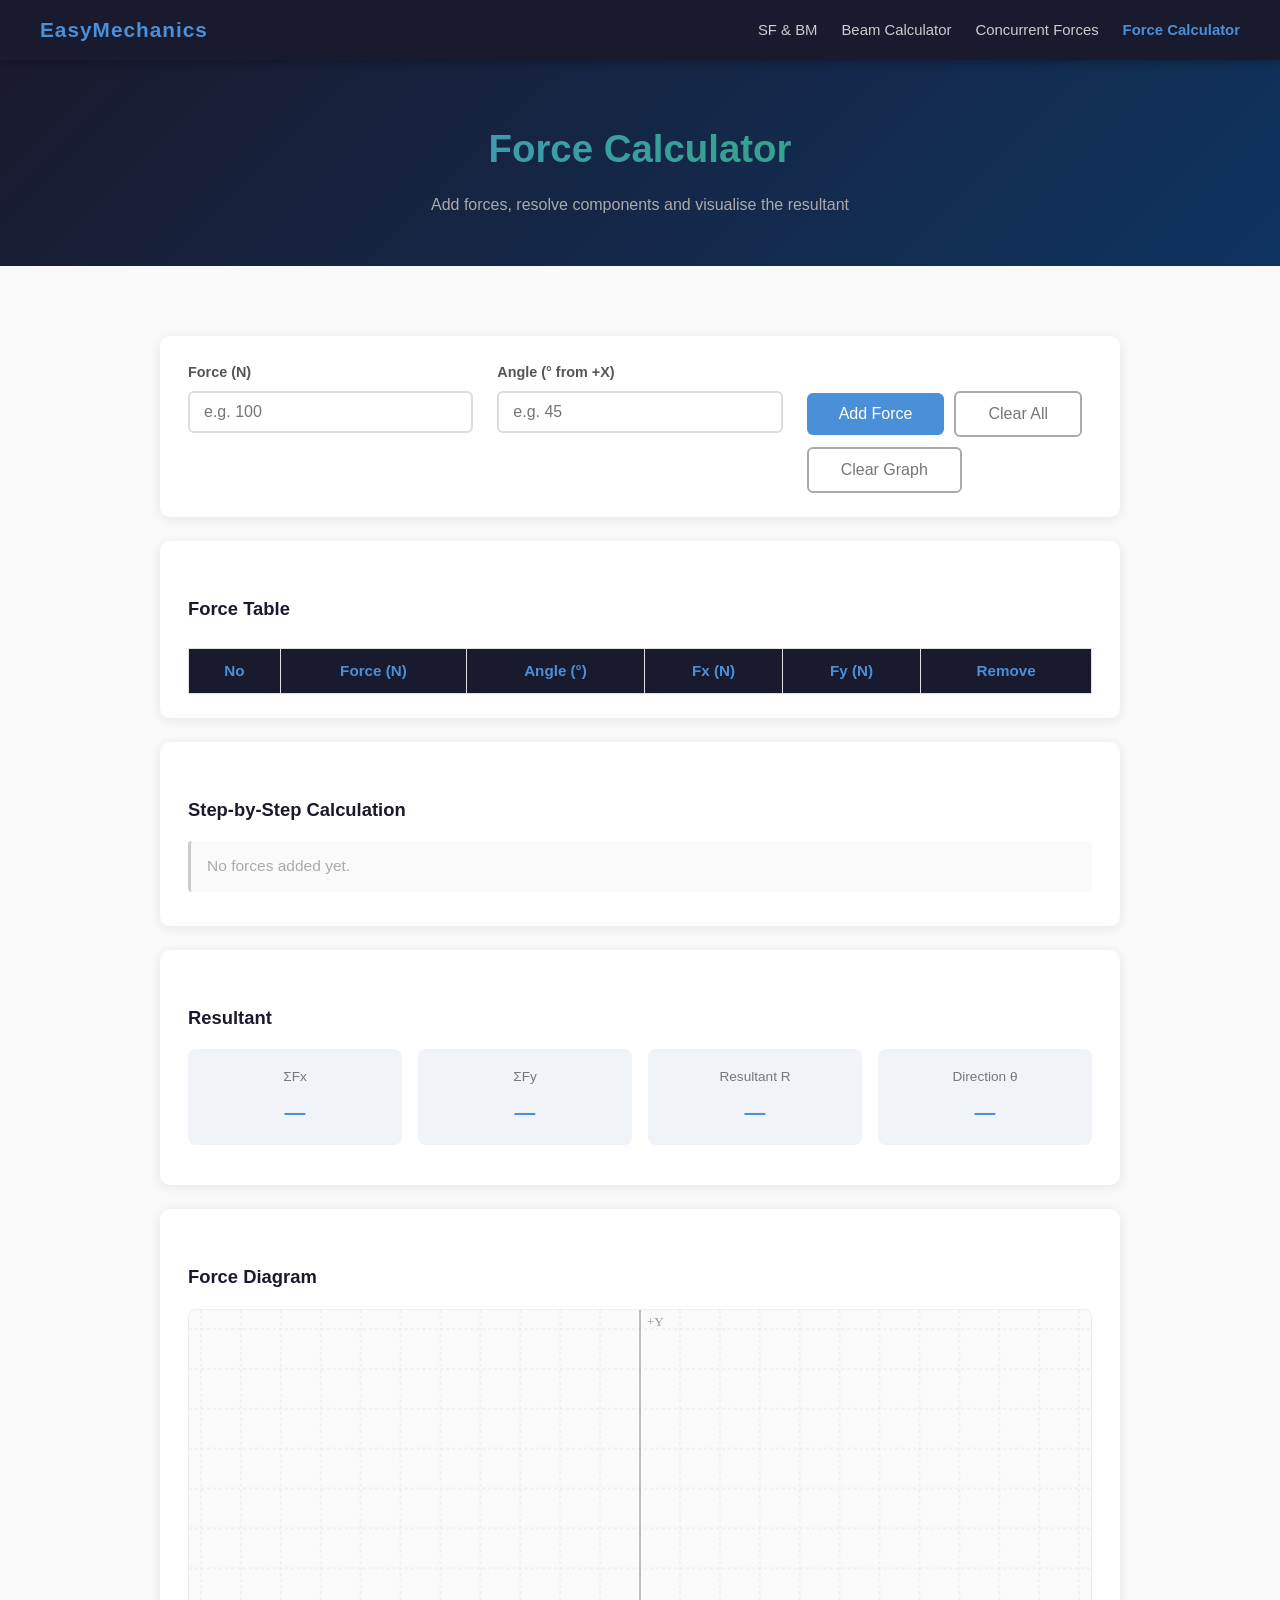
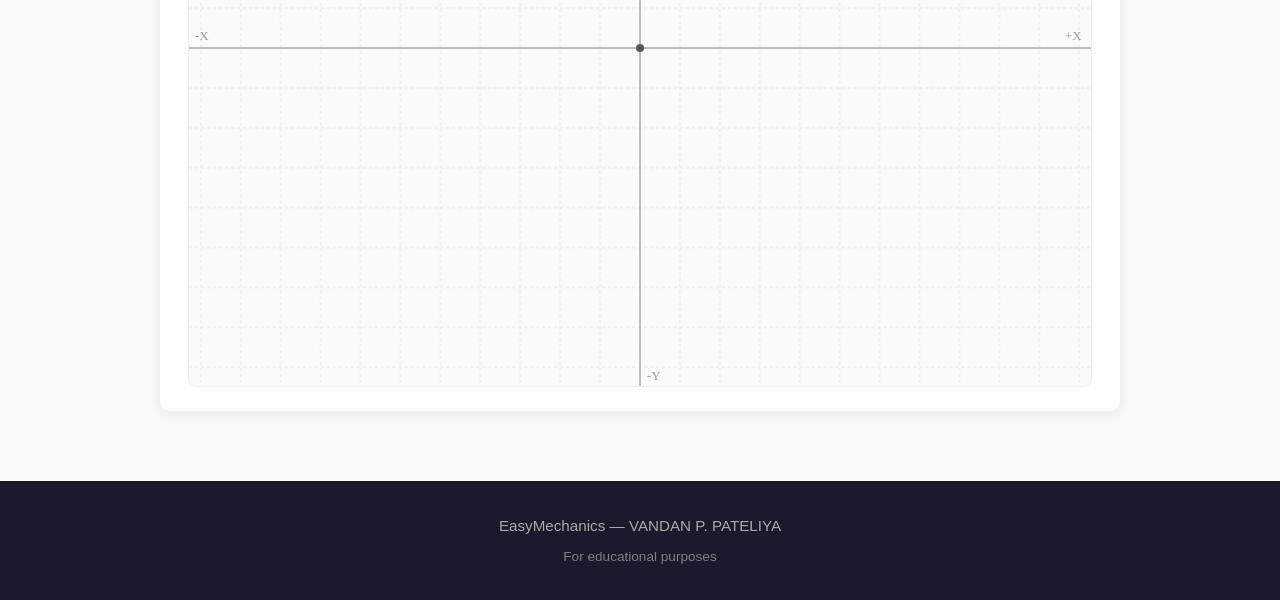
==== cf-calc.html @ 70a84796 "Add files via upload" ====
<!DOCTYPE html>
<html lang="en">
<head>
  <meta charset="UTF-8"/>
  <meta name="viewport" content="width=device-width, initial-scale=1.0"/>
  <title>Force Calculator — EasyMechanics</title>
  <link rel="stylesheet" href="style.css"/>
</head>
<body>

  <nav class="navbar">
    <a href="index.html" class="logo">EasyMechanics</a>
    <button class="nav-toggle" onclick="toggleNav()" aria-label="Menu">☰</button>
    <ul id="navMenu">
      <li><a href="sf-bm.html">SF &amp; BM</a></li>
      <li><a href="sf-bm-calc.html">Beam Calculator</a></li>
      <li><a href="cf.html">Concurrent Forces</a></li>
      <li><a href="cf-calc.html" class="nav-active">Force Calculator</a></li>
    </ul>
  </nav>

  <header class="calc-hero">
    <h1>Force Calculator</h1>
    <p>Add forces, resolve components and visualise the resultant</p>
  </header>

  <section class="section">
    <div class="container">

      <div class="beam-config">
        <div class="input-group">
          <label for="force">Force (N)</label>
          <input type="number" id="force" placeholder="e.g. 100"/>
        </div>
        <div class="input-group">
          <label for="angle">Angle (° from +X)</label>
          <input type="number" id="angle" placeholder="e.g. 45"/>
        </div>
        <div class="input-group btn-group-col">
          <label>&nbsp;</label>
          <div class="btn-row">
            <button class="btn" onclick="addForce()">Add Force</button>
            <button class="btn btn-clear" onclick="clearAll()">Clear All</button>
            <button class="btn btn-clear" onclick="clearGraph()">Clear Graph</button>
          </div>
        </div>
      </div>

      <div class="results">
        <h3>Force Table</h3>
        <div class="table-wrap">
          <table id="forceTable">
            <tr><th>No</th><th>Force (N)</th><th>Angle (°)</th><th>Fx (N)</th><th>Fy (N)</th><th>Remove</th></tr>
          </table>
        </div>
      </div>

      <div class="results">
        <h3>Step-by-Step Calculation</h3>
        <div id="steps"><p class="empty-msg">No forces added yet.</p></div>
      </div>

      <div class="results">
        <h3>Resultant</h3>
        <div class="result-grid">
          <div class="result-item"><span class="result-label">ΣFx</span><span class="result-value" id="resSumFx">—</span></div>
          <div class="result-item"><span class="result-label">ΣFy</span><span class="result-value" id="resSumFy">—</span></div>
          <div class="result-item"><span class="result-label">Resultant R</span><span class="result-value" id="resR">—</span></div>
          <div class="result-item"><span class="result-label">Direction θ</span><span class="result-value" id="resTheta">—</span></div>
        </div>
      </div>

      <div class="results">
        <h3>Force Diagram</h3>
        <canvas id="canvas" width="620" height="465"></canvas>
      </div>

    </div>
  </section>

  <footer class="footer">
    <p>EasyMechanics — VANDAN P. PATELIYA</p>
    <p style="margin-top:6px;font-size:0.85rem;opacity:0.7;">For educational purposes</p>
  </footer>

  <script src="cf.js"></script>
  <script>function toggleNav(){document.getElementById('navMenu').classList.toggle('open');}</script>
</body>
</html>
---- style.css ----
* { margin: 0; padding: 0; box-sizing: border-box; }

body {
  font-family: 'Segoe UI', Tahoma, Geneva, Verdana, sans-serif;
  color: #333;
  background: #f9f9f9;
  line-height: 1.7;
}

/* ── NAVBAR ── */
.navbar {
  position: sticky; top: 0;
  background: #1a1a2e;
  display: flex; align-items: center; justify-content: space-between;
  padding: 0 40px; height: 60px;
  z-index: 100; box-shadow: 0 2px 10px rgba(0,0,0,0.3);
}
.navbar .logo { color: #4a90d9; font-size: 1.3rem; font-weight: 700; letter-spacing: 1px; text-decoration: none; }
.navbar ul { list-style: none; display: flex; gap: 24px; }
.navbar ul a { color: #ccc; text-decoration: none; font-size: 0.93rem; transition: color 0.2s; }
.navbar ul a:hover, .nav-active { color: #4a90d9 !important; font-weight: 600; }
.nav-toggle { display: none; background: none; border: none; color: #ccc; font-size: 1.6rem; cursor: pointer; }

/* ── HERO ── */
.hero {
  background: linear-gradient(135deg, #1a1a2e 0%, #16213e 50%, #0f3460 100%);
  color: white; text-align: center; padding: 100px 20px;
}
.hero h1 {
  font-size: 3rem; margin-bottom: 16px;
  background: linear-gradient(90deg, #4a90d9, #27ae60);
  -webkit-background-clip: text; -webkit-text-fill-color: transparent; background-clip: text;
}
.hero p { font-size: 1.2rem; color: #aaa; margin-bottom: 36px; }
.hero-btns { display: flex; gap: 16px; justify-content: center; flex-wrap: wrap; }

.calc-hero {
  background: linear-gradient(135deg, #1a1a2e 0%, #0f3460 100%);
  color: white; text-align: center; padding: 56px 20px 48px;
}
.calc-hero h1 {
  font-size: 2.4rem; margin-bottom: 10px;
  background: linear-gradient(90deg, #4a90d9, #27ae60);
  -webkit-background-clip: text; -webkit-text-fill-color: transparent; background-clip: text;
}
.calc-hero p { color: #aaa; font-size: 1rem; }

/* ── BUTTONS ── */
.btn {
  background: #4a90d9; color: white;
  padding: 12px 32px; border: none; border-radius: 6px;
  font-size: 1rem; cursor: pointer; text-decoration: none;
  display: inline-block; transition: background 0.2s, transform 0.1s;
}
.btn:hover { background: #357abd; transform: translateY(-1px); }
.btn-outline {
  background: transparent; border: 2px solid #4a90d9; color: #4a90d9;
}
.btn-outline:hover { background: #4a90d9; color: white; transform: translateY(-1px); }
.btn-clear {
  background: transparent; border: 2px solid #aaa; color: #777;
}
.btn-clear:hover { border-color: #e74c3c; color: #e74c3c; background: transparent; transform: none; }
.btn-sm { padding: 7px 16px; font-size: 0.88rem; }
.btn-pl  { background: #e74c3c; color: white; } .btn-pl:hover  { background: #c0392b; }
.btn-udl { background: #27ae60; color: white; } .btn-udl:hover { background: #1e8449; }
.btn-mom { background: #8e44ad; color: white; } .btn-mom:hover { background: #6c3483; }

/* ── SECTIONS ── */
.section { padding: 70px 20px; }
.section.alt { background: #f0f4f8; }
.container { max-width: 960px; margin: 0 auto; }
.section h2 { font-size: 2rem; color: #1a1a2e; margin-bottom: 16px; border-left: 4px solid #4a90d9; padding-left: 14px; }
.section h3 { font-size: 1.15rem; color: #333; margin: 28px 0 10px; }
.section p  { color: #555; margin-bottom: 14px; font-size: 1.02rem; }

/* ── TOPIC CARDS (landing) ── */
.topic-cards { display: grid; grid-template-columns: repeat(auto-fit, minmax(280px, 1fr)); gap: 28px; margin-top: 16px; }
.topic-card {
  background: white; border-radius: 14px; padding: 36px 28px;
  box-shadow: 0 4px 20px rgba(0,0,0,0.09); text-align: center;
  transition: transform 0.2s, box-shadow 0.2s; text-decoration: none; color: inherit;
  border-top: 4px solid #4a90d9;
}
.topic-card:nth-child(2) { border-top-color: #27ae60; }
.topic-card:hover { transform: translateY(-6px); box-shadow: 0 8px 28px rgba(0,0,0,0.13); }
.topic-icon { font-size: 3rem; margin-bottom: 16px; }
.topic-card h3 { font-size: 1.3rem; color: #1a1a2e; margin-bottom: 10px; }
.topic-card p  { font-size: 0.95rem; color: #666; margin: 0 0 20px; }
.topic-card .tag { display: inline-block; background: #f0f4f8; color: #4a90d9; border-radius: 20px; padding: 4px 14px; font-size: 0.82rem; font-weight: 600; }

/* ── CARDS ── */
.cards { display: grid; grid-template-columns: repeat(auto-fit, minmax(200px, 1fr)); gap: 24px; margin: 28px 0 36px; }
.card { background: white; border-radius: 10px; padding: 28px 22px; box-shadow: 0 2px 12px rgba(0,0,0,0.08); text-align: center; transition: transform 0.2s; }
.card:hover { transform: translateY(-4px); }
.card-icon { font-size: 2.4rem; margin-bottom: 12px; }
.card h3 { margin: 0 0 10px; color: #1a1a2e; font-size: 1rem; }
.card p  { font-size: 0.93rem; color: #666; margin: 0; }

/* ── FORMULA BOX ── */
.formula-box {
  background: #1a1a2e; color: #4a90d9; border-radius: 8px;
  padding: 16px 22px; font-size: 1.05rem; font-family: 'Courier New', monospace;
  margin: 14px 0 20px; border-left: 4px solid #4a90d9; line-height: 1.9;
}

/* ── LIST ── */
.list { padding-left: 22px; color: #555; }
.list li { margin-bottom: 8px; }

/* ── BEAM DIAGRAM ── */
.beam-diagram { background: white; border-radius: 10px; padding: 20px; margin-top: 24px; box-shadow: 0 2px 10px rgba(0,0,0,0.07); }
.beam-diagram svg { width: 100%; height: auto; }

/* ── RELATION GRID ── */
.relation-grid { display: grid; grid-template-columns: repeat(auto-fit, minmax(200px, 1fr)); gap: 20px; margin: 16px 0 24px; }
.relation-item { background: white; border-radius: 8px; padding: 20px; box-shadow: 0 2px 8px rgba(0,0,0,0.07); border-top: 3px solid #27ae60; }
.relation-item .math { display: block; font-family: 'Courier New', monospace; font-size: 1.05rem; color: #27ae60; margin-bottom: 10px; font-weight: 600; }
.relation-item p { font-size: 0.9rem; margin: 0; }

/* ── TABS ── */
.diagram-tabs { display: flex; gap: 12px; margin-bottom: 24px; flex-wrap: wrap; }
.tab-btn { padding: 10px 22px; border: 2px solid #4a90d9; background: transparent; color: #4a90d9; border-radius: 6px; cursor: pointer; font-size: 0.95rem; transition: all 0.2s; }
.tab-btn.active, .tab-btn:hover { background: #4a90d9; color: white; }
.tab-content { display: none; }
.tab-content.active { display: block; }
.diagram-grid { display: grid; grid-template-columns: repeat(auto-fit, minmax(240px, 1fr)); gap: 20px; }
.diagram-box { background: white; border-radius: 10px; padding: 18px; box-shadow: 0 2px 10px rgba(0,0,0,0.07); }
.diagram-box h4 { color: #1a1a2e; margin-bottom: 12px; font-size: 0.95rem; text-align: center; }
.diagram-box svg { width: 100%; height: auto; }

/* ── CALCULATOR INPUTS ── */
.beam-config {
  display: flex; gap: 24px; flex-wrap: wrap;
  background: white; border-radius: 10px; padding: 24px 28px;
  box-shadow: 0 2px 12px rgba(0,0,0,0.08); margin-bottom: 24px;
}
.beam-config .input-group { flex: 1; min-width: 180px; }
.input-group { display: flex; flex-direction: column; gap: 6px; }
.input-group label { font-size: 0.9rem; color: #555; font-weight: 600; }
.input-group input, .input-group select {
  padding: 10px 14px; border: 2px solid #ddd; border-radius: 6px;
  font-size: 1rem; outline: none; background: white; transition: border-color 0.2s;
}
.input-group input:focus, .input-group select:focus { border-color: #4a90d9; }

.loads-header { display: flex; align-items: center; justify-content: space-between; margin: 28px 0 12px; flex-wrap: wrap; gap: 10px; }
.loads-header h3 { margin: 0; }
.add-btns { display: flex; gap: 8px; flex-wrap: wrap; }

.load-row {
  display: flex; flex-wrap: wrap; gap: 12px; align-items: flex-end;
  background: white; border-radius: 8px; padding: 14px 18px;
  margin-bottom: 10px; box-shadow: 0 1px 6px rgba(0,0,0,0.07);
}
.load-row.type-point  { border-left: 4px solid #e74c3c; }
.load-row.type-udl    { border-left: 4px solid #27ae60; }
.load-row.type-moment { border-left: 4px solid #8e44ad; }
.load-row .load-num { width: 100%; font-size: 0.8rem; font-weight: 700; margin-bottom: -4px; }
.type-point  .load-num { color: #e74c3c; }
.type-udl    .load-num { color: #27ae60; }
.type-moment .load-num { color: #8e44ad; }
.load-row .input-group { flex: 1; min-width: 130px; }

.action-btns { margin-top: 20px; display: flex; gap: 12px; flex-wrap: wrap; }

/* ── RESULTS ── */
.results { margin-top: 24px; background: white; border-radius: 10px; padding: 24px 28px; box-shadow: 0 2px 12px rgba(0,0,0,0.08); }
.results h3 { margin-bottom: 16px; color: #1a1a2e; }
.result-grid { display: grid; grid-template-columns: repeat(auto-fit, minmax(140px, 1fr)); gap: 16px; margin-bottom: 16px; }
.result-item { background: #f0f4f8; border-radius: 8px; padding: 16px; text-align: center; }
.result-label { display: block; font-size: 0.85rem; color: #777; margin-bottom: 6px; }
.result-value { display: block; font-size: 1.3rem; font-weight: 700; color: #4a90d9; }
.hidden { display: none; }

/* ── TABLE ── */
.table-wrap { overflow-x: auto; -webkit-overflow-scrolling: touch; }
table { width: 100%; border-collapse: collapse; margin-top: 8px; min-width: 380px; }
th, td { border: 1px solid #e0e0e0; padding: 9px 12px; text-align: center; font-size: 0.95rem; }
th { background: #1a1a2e; color: #4a90d9; }
tr:nth-child(even) td { background: #f7f9fc; }

/* ── STEPS ── */
#steps p { margin-bottom: 10px; padding: 12px 16px; background: #f7f9fc; border-left: 3px solid #4a90d9; border-radius: 4px; font-size: 0.97rem; color: #444; line-height: 1.7; }
#steps p.summary-step { border-left-color: #27ae60; background: #f0faf4; }
#steps p.empty-msg    { border-left-color: #ccc; background: #fafafa; color: #aaa; }

/* ── REMOVE BTN ── */
.remove-btn { background: #fee; border: 1px solid #f5c6c6; color: #e74c3c; border-radius: 5px; padding: 4px 10px; cursor: pointer; font-size: 0.85rem; transition: background 0.2s; }
.remove-btn:hover { background: #fdd; }

/* ── CANVAS ── */
#canvas { display: block; width: 100%; background: #fafafa; border: 1px solid #eee; border-radius: 8px; }
#beamCanvas  { width: 100%; border-radius: 8px; background: #fff; border: 1px solid #eee; margin-bottom: 16px; display: block; }
#sfbmCanvas  { width: 100%; border-radius: 8px; background: #fafafa; border: 1px solid #eee; }

/* ── BTN ROW (CF) ── */
.btn-group-col { justify-content: flex-end; }
.btn-row { display: flex; gap: 10px; flex-wrap: wrap; align-items: center; }

/* ── FOOTER ── */
.footer { background: #1a1a2e; color: #aaa; text-align: center; padding: 32px 20px; font-size: 0.95rem; }

/* ══════════════════════════════════
   RESPONSIVE
══════════════════════════════════ */
@media (max-width: 768px) {
  .nav-toggle { display: block; }
  .navbar { position: relative; padding: 0 20px; height: 54px; }
  .navbar .logo { font-size: 1.1rem; }
  .navbar ul {
    display: none; flex-direction: column;
    position: absolute; top: 54px; left: 0; right: 0;
    background: #1a1a2e; padding: 12px 20px 18px; gap: 14px;
    box-shadow: 0 4px 12px rgba(0,0,0,0.3); z-index: 99;
  }
  .navbar ul.open { display: flex; }

  .hero { padding: 70px 16px; }
  .hero h1 { font-size: 2.2rem; }
  .hero p { font-size: 1rem; }
  .calc-hero { padding: 40px 16px 32px; }
  .calc-hero h1 { font-size: 1.9rem; }
  .section { padding: 48px 16px; }
  .section h2 { font-size: 1.6rem; }
  .beam-config { padding: 18px 16px; gap: 16px; }
  .results { padding: 20px 16px; }
  .result-grid { grid-template-columns: repeat(2, 1fr); }
  .cards { grid-template-columns: repeat(2, 1fr); gap: 16px; }
  .formula-box { font-size: 0.95rem; padding: 14px 16px; }
  .diagram-grid { grid-template-columns: 1fr; }
  .relation-grid { grid-template-columns: 1fr; }
  .loads-header { flex-direction: column; align-items: flex-start; }
}

@media (max-width: 480px) {
  .navbar { padding: 0 14px; height: 50px; }
  .navbar ul { top: 50px; }
  .navbar .logo { font-size: 1rem; }

  .hero { padding: 52px 14px; }
  .hero h1 { font-size: 1.6rem; }
  .hero p { font-size: 0.92rem; }
  .hero-btns { flex-direction: column; align-items: center; }
  .btn { padding: 10px 22px; font-size: 0.92rem; }

  .calc-hero { padding: 30px 14px 24px; }
  .calc-hero h1 { font-size: 1.45rem; }
  .section { padding: 32px 14px; }
  .section h2 { font-size: 1.3rem; }
  .section h3 { font-size: 1rem; }
  .section p  { font-size: 0.93rem; }

  .beam-config { flex-direction: column; padding: 14px 12px; gap: 12px; }
  .beam-config .input-group { min-width: unset; width: 100%; }

  .add-btns { width: 100%; }
  .add-btns .btn { flex: 1; text-align: center; padding: 9px 8px; font-size: 0.82rem; }

  .load-row { flex-direction: column; padding: 12px; gap: 10px; }
  .load-row .input-group { min-width: unset; width: 100%; }
  .remove-btn { width: 100%; text-align: center; }

  .action-btns { flex-direction: column; }
  .action-btns .btn { width: 100%; text-align: center; }

  .btn-row { flex-direction: column; width: 100%; }
  .btn-row .btn, .btn-row .btn-clear { width: 100%; text-align: center; padding: 11px 16px; }

  .results { padding: 14px 12px; }
  .result-grid { grid-template-columns: repeat(2, 1fr); gap: 8px; }
  .result-value { font-size: 1.05rem; }
  .result-item { padding: 12px 8px; }

  .cards { grid-template-columns: 1fr; gap: 12px; }
  .topic-cards { grid-template-columns: 1fr; }

  .formula-box { font-size: 0.82rem; padding: 10px 12px; overflow-x: auto; white-space: nowrap; }
  .diagram-tabs { gap: 8px; }
  .tab-btn { padding: 8px 14px; font-size: 0.85rem; }
  .diagram-grid { grid-template-columns: 1fr; gap: 12px; }
  .relation-grid { grid-template-columns: 1fr; gap: 10px; }
  .beam-diagram { padding: 12px; }
  .footer { padding: 22px 14px; font-size: 0.85rem; }
}
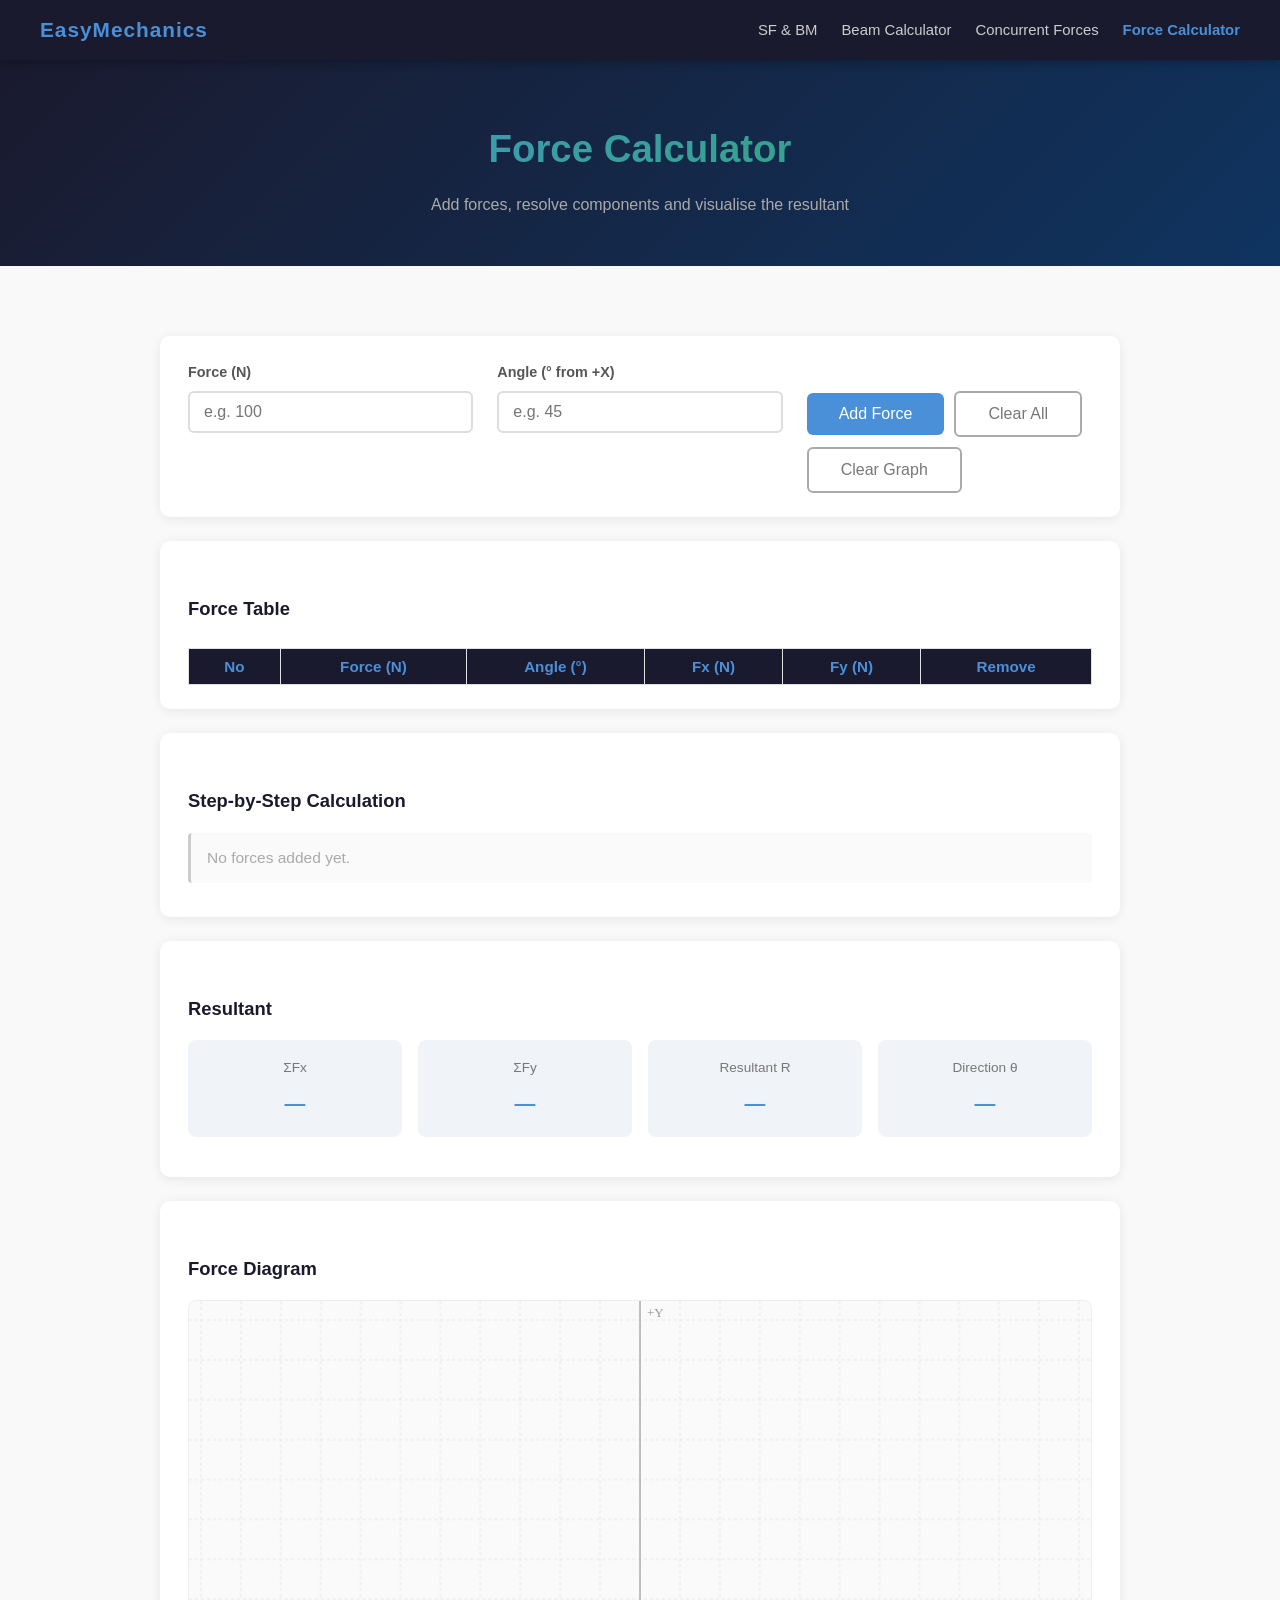
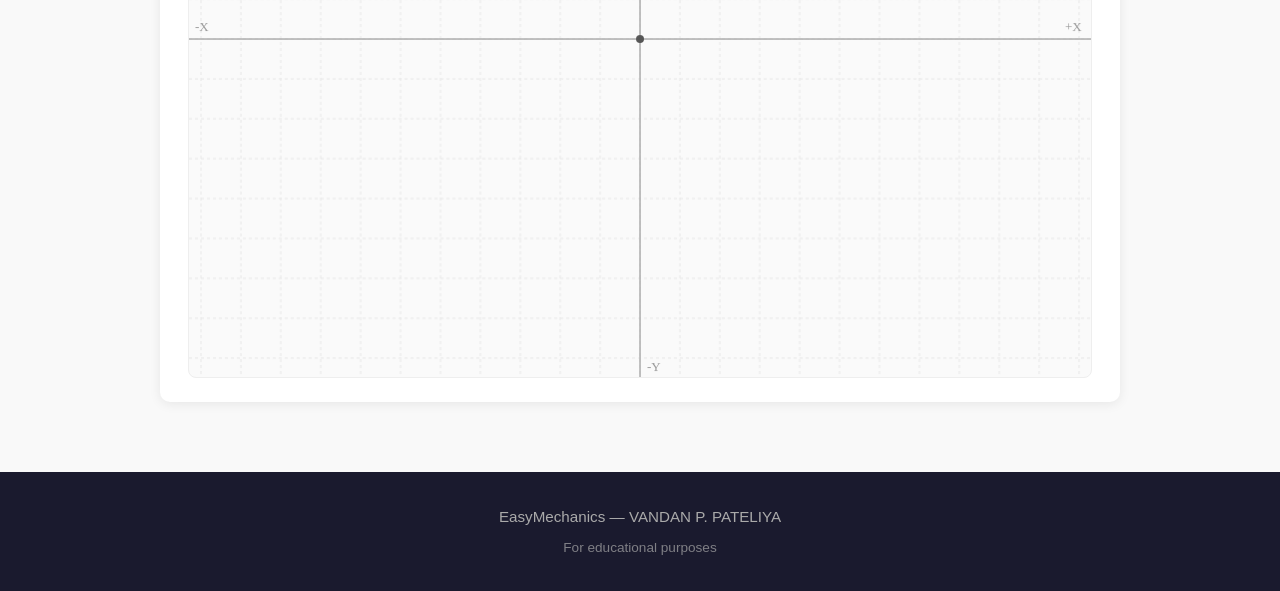
==== commit 63ed945e: "Add files via upload" ====
--- a/cf-calc.html
+++ b/cf-calc.html
@@ -1,4 +1,3 @@
-<!DOCTYPE html>
 <html lang="en">
 <head>
   <meta charset="UTF-8"/>
--- a/style.css
+++ b/style.css
@@ -193,6 +193,15 @@
 #canvas { display: block; width: 100%; background: #fafafa; border: 1px solid #eee; border-radius: 8px; }
 #beamCanvas  { width: 100%; border-radius: 8px; background: #fff; border: 1px solid #eee; margin-bottom: 16px; display: block; }
 #sfbmCanvas  { width: 100%; border-radius: 8px; background: #fafafa; border: 1px solid #eee; }
+#sfdCanvas, #bmdCanvas {
+  display: block; width: 100%;
+  background: #fafafa; border: 1px solid #eee;
+  border-radius: 8px; margin-bottom: 8px;
+}
+.diagram-label {
+  font-size: 1rem; color: #1a1a2e; margin: 18px 0 8px;
+  padding-left: 10px; border-left: 3px solid #4a90d9;
+}
 
 /* ── BTN ROW (CF) ── */
 .btn-group-col { justify-content: flex-end; }
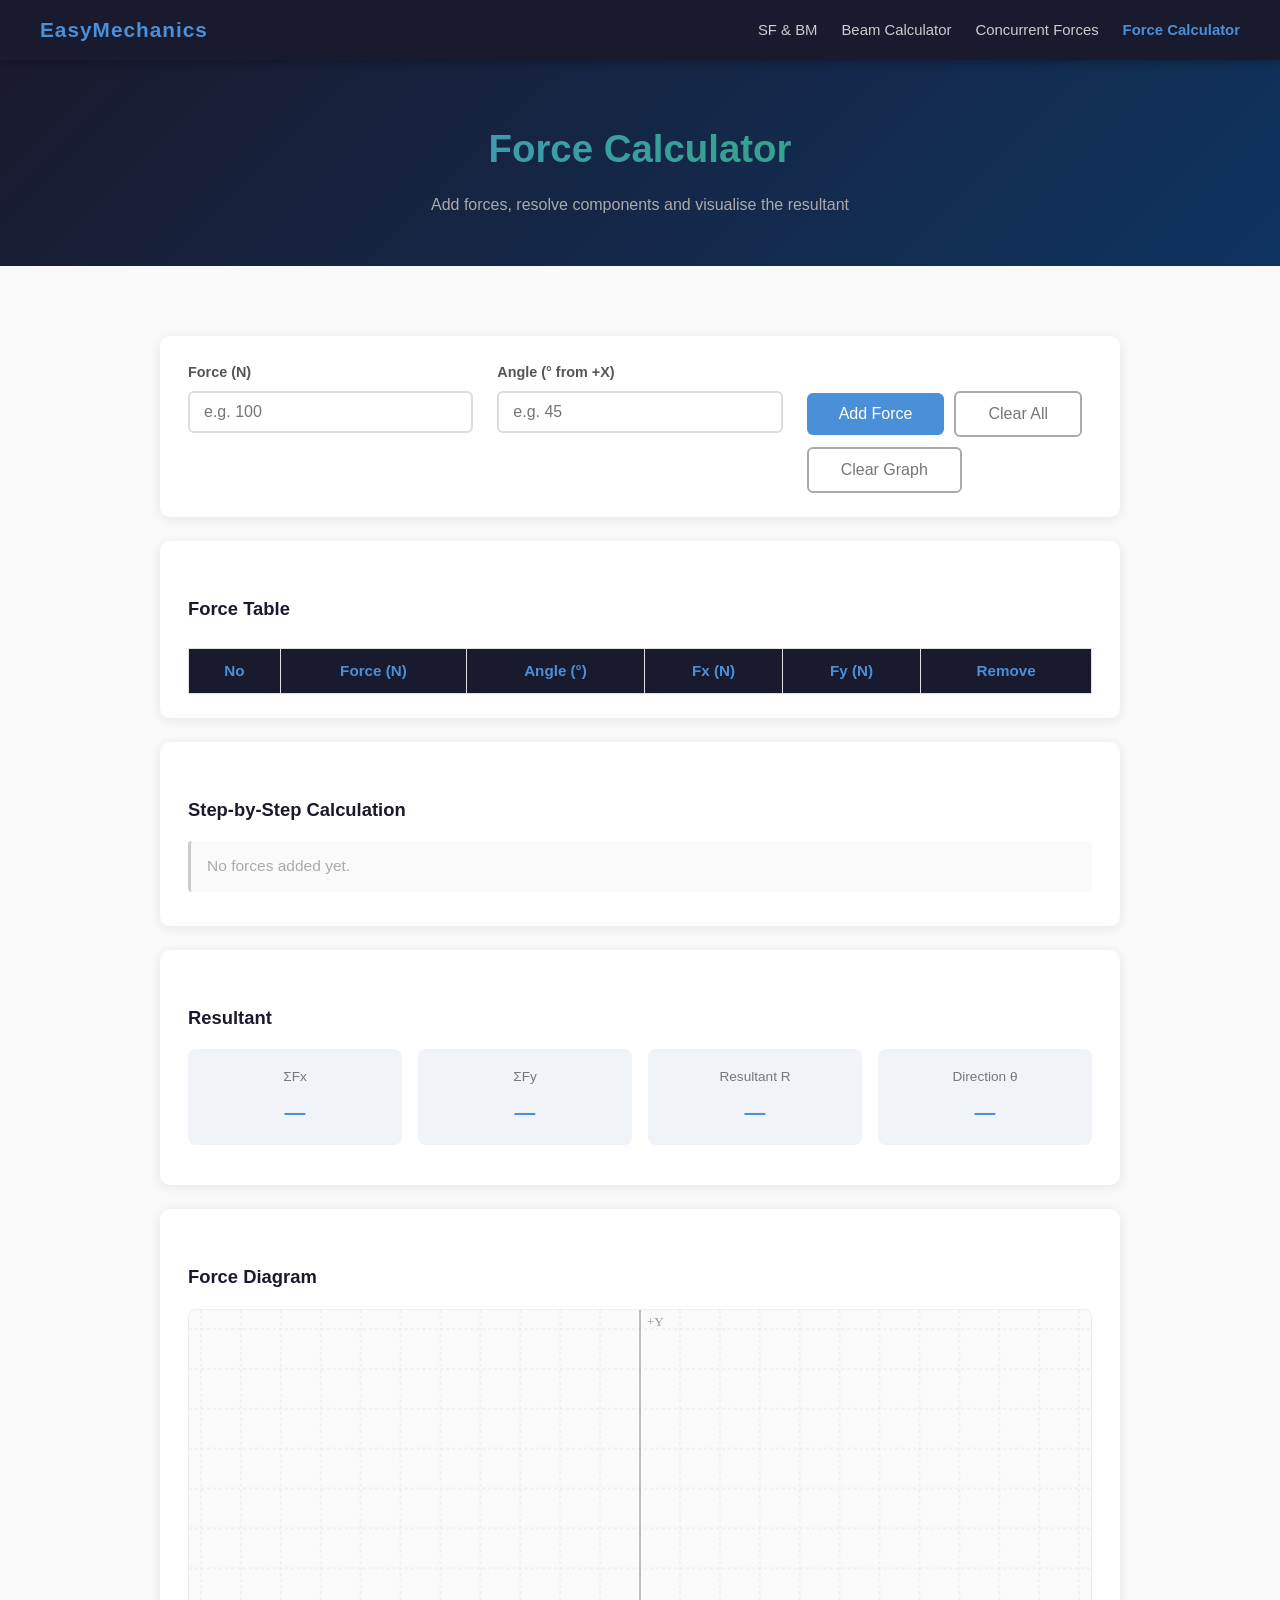
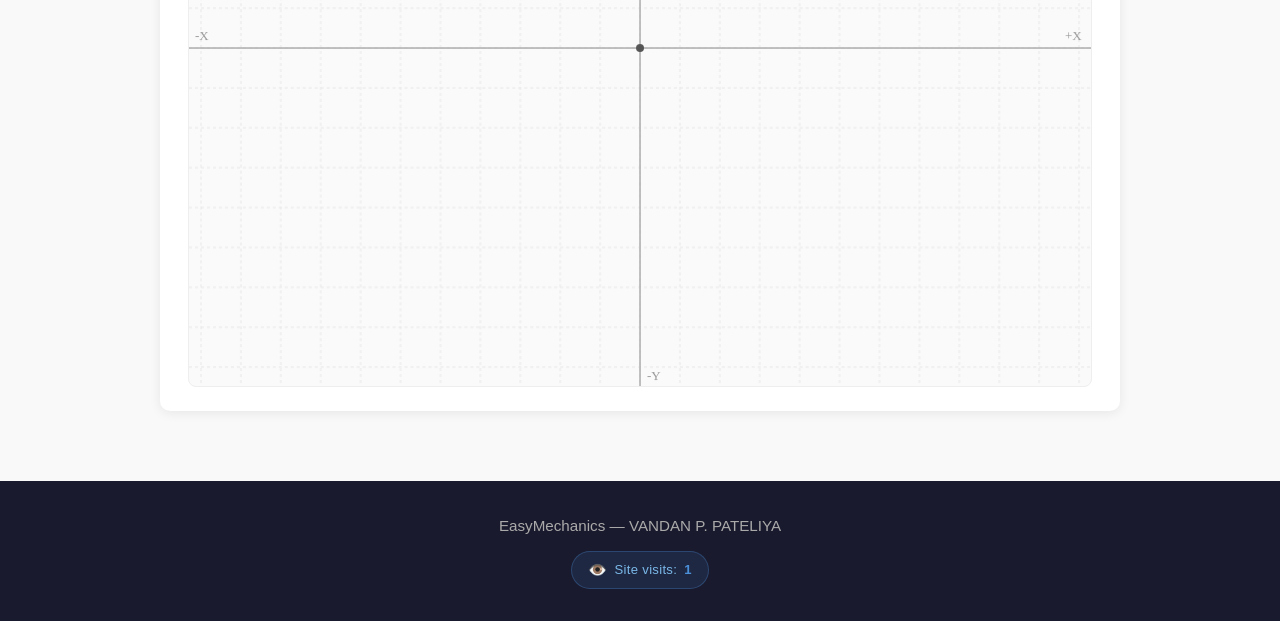
==== commit 6eacf1b0: "Add files via upload" ====
--- a/cf-calc.html
+++ b/cf-calc.html
@@ -1,3 +1,4 @@
+<!DOCTYPE html>
 <html lang="en">
 <head>
   <meta charset="UTF-8"/>
@@ -79,10 +80,14 @@
 
   <footer class="footer">
     <p>EasyMechanics — VANDAN P. PATELIYA</p>
-    <p style="margin-top:6px;font-size:0.85rem;opacity:0.7;">For educational purposes</p>
+    <div class="visit-counter">
+      <span class="vc-icon">👁️</span>
+      Site visits: <strong id="visitCount">—</strong>
+    </div>
   </footer>
 
   <script src="cf.js"></script>
+  <script src="visit-count.js"></script>
   <script>function toggleNav(){document.getElementById('navMenu').classList.toggle('open');}</script>
 </body>
 </html>
--- a/style.css
+++ b/style.css
@@ -1,4 +1,8 @@
-* { margin: 0; padding: 0; box-sizing: border-box; }
+* {
+  margin: 0;
+  padding: 0;
+  box-sizing: border-box;
+}
 
 body {
   font-family: 'Segoe UI', Tahoma, Geneva, Verdana, sans-serif;
@@ -9,286 +13,1016 @@
 
 /* ── NAVBAR ── */
 .navbar {
-  position: sticky; top: 0;
+  position: sticky;
+  top: 0;
   background: #1a1a2e;
-  display: flex; align-items: center; justify-content: space-between;
-  padding: 0 40px; height: 60px;
-  z-index: 100; box-shadow: 0 2px 10px rgba(0,0,0,0.3);
-}
-.navbar .logo { color: #4a90d9; font-size: 1.3rem; font-weight: 700; letter-spacing: 1px; text-decoration: none; }
-.navbar ul { list-style: none; display: flex; gap: 24px; }
-.navbar ul a { color: #ccc; text-decoration: none; font-size: 0.93rem; transition: color 0.2s; }
-.navbar ul a:hover, .nav-active { color: #4a90d9 !important; font-weight: 600; }
-.nav-toggle { display: none; background: none; border: none; color: #ccc; font-size: 1.6rem; cursor: pointer; }
+  display: flex;
+  align-items: center;
+  justify-content: space-between;
+  padding: 0 40px;
+  height: 60px;
+  z-index: 100;
+  box-shadow: 0 2px 10px rgba(0, 0, 0, 0.3);
+}
+
+.navbar .logo {
+  color: #4a90d9;
+  font-size: 1.3rem;
+  font-weight: 700;
+  letter-spacing: 1px;
+  text-decoration: none;
+}
+
+.navbar ul {
+  list-style: none;
+  display: flex;
+  gap: 24px;
+}
+
+.navbar ul a {
+  color: #ccc;
+  text-decoration: none;
+  font-size: 0.93rem;
+  transition: color 0.2s;
+}
+
+.navbar ul a:hover,
+.nav-active {
+  color: #4a90d9 !important;
+  font-weight: 600;
+}
+
+.nav-toggle {
+  display: none;
+  background: none;
+  border: none;
+  color: #ccc;
+  font-size: 1.6rem;
+  cursor: pointer;
+}
 
 /* ── HERO ── */
 .hero {
   background: linear-gradient(135deg, #1a1a2e 0%, #16213e 50%, #0f3460 100%);
-  color: white; text-align: center; padding: 100px 20px;
-}
+  color: white;
+  text-align: center;
+  padding: 100px 20px;
+}
+
 .hero h1 {
-  font-size: 3rem; margin-bottom: 16px;
+  font-size: 3rem;
+  margin-bottom: 16px;
   background: linear-gradient(90deg, #4a90d9, #27ae60);
-  -webkit-background-clip: text; -webkit-text-fill-color: transparent; background-clip: text;
-}
-.hero p { font-size: 1.2rem; color: #aaa; margin-bottom: 36px; }
-.hero-btns { display: flex; gap: 16px; justify-content: center; flex-wrap: wrap; }
+  -webkit-background-clip: text;
+  -webkit-text-fill-color: transparent;
+  background-clip: text;
+}
+
+.hero p {
+  font-size: 1.2rem;
+  color: #aaa;
+  margin-bottom: 36px;
+}
+
+.hero-btns {
+  display: flex;
+  gap: 16px;
+  justify-content: center;
+  flex-wrap: wrap;
+}
 
 .calc-hero {
   background: linear-gradient(135deg, #1a1a2e 0%, #0f3460 100%);
-  color: white; text-align: center; padding: 56px 20px 48px;
-}
+  color: white;
+  text-align: center;
+  padding: 56px 20px 48px;
+}
+
 .calc-hero h1 {
-  font-size: 2.4rem; margin-bottom: 10px;
+  font-size: 2.4rem;
+  margin-bottom: 10px;
   background: linear-gradient(90deg, #4a90d9, #27ae60);
-  -webkit-background-clip: text; -webkit-text-fill-color: transparent; background-clip: text;
-}
-.calc-hero p { color: #aaa; font-size: 1rem; }
+  -webkit-background-clip: text;
+  -webkit-text-fill-color: transparent;
+  background-clip: text;
+}
+
+.calc-hero p {
+  color: #aaa;
+  font-size: 1rem;
+}
 
 /* ── BUTTONS ── */
 .btn {
-  background: #4a90d9; color: white;
-  padding: 12px 32px; border: none; border-radius: 6px;
-  font-size: 1rem; cursor: pointer; text-decoration: none;
-  display: inline-block; transition: background 0.2s, transform 0.1s;
-}
-.btn:hover { background: #357abd; transform: translateY(-1px); }
+  background: #4a90d9;
+  color: white;
+  padding: 12px 32px;
+  border: none;
+  border-radius: 6px;
+  font-size: 1rem;
+  cursor: pointer;
+  text-decoration: none;
+  display: inline-block;
+  transition: background 0.2s, transform 0.1s;
+}
+
+.btn:hover {
+  background: #357abd;
+  transform: translateY(-1px);
+}
+
 .btn-outline {
-  background: transparent; border: 2px solid #4a90d9; color: #4a90d9;
-}
-.btn-outline:hover { background: #4a90d9; color: white; transform: translateY(-1px); }
+  background: transparent;
+  border: 2px solid #4a90d9;
+  color: #4a90d9;
+}
+
+.btn-outline:hover {
+  background: #4a90d9;
+  color: white;
+  transform: translateY(-1px);
+}
+
 .btn-clear {
-  background: transparent; border: 2px solid #aaa; color: #777;
-}
-.btn-clear:hover { border-color: #e74c3c; color: #e74c3c; background: transparent; transform: none; }
-.btn-sm { padding: 7px 16px; font-size: 0.88rem; }
-.btn-pl  { background: #e74c3c; color: white; } .btn-pl:hover  { background: #c0392b; }
-.btn-udl { background: #27ae60; color: white; } .btn-udl:hover { background: #1e8449; }
-.btn-mom { background: #8e44ad; color: white; } .btn-mom:hover { background: #6c3483; }
+  background: transparent;
+  border: 2px solid #aaa;
+  color: #777;
+}
+
+.btn-clear:hover {
+  border-color: #e74c3c;
+  color: #e74c3c;
+  background: transparent;
+  transform: none;
+}
+
+.btn-sm {
+  padding: 7px 16px;
+  font-size: 0.88rem;
+}
+
+.btn-pl {
+  background: #e74c3c;
+  color: white;
+}
+
+.btn-pl:hover {
+  background: #c0392b;
+}
+
+.btn-udl {
+  background: #27ae60;
+  color: white;
+}
+
+.btn-udl:hover {
+  background: #1e8449;
+}
+
+.btn-mom {
+  background: #8e44ad;
+  color: white;
+}
+
+.btn-mom:hover {
+  background: #6c3483;
+}
 
 /* ── SECTIONS ── */
-.section { padding: 70px 20px; }
-.section.alt { background: #f0f4f8; }
-.container { max-width: 960px; margin: 0 auto; }
-.section h2 { font-size: 2rem; color: #1a1a2e; margin-bottom: 16px; border-left: 4px solid #4a90d9; padding-left: 14px; }
-.section h3 { font-size: 1.15rem; color: #333; margin: 28px 0 10px; }
-.section p  { color: #555; margin-bottom: 14px; font-size: 1.02rem; }
+.section {
+  padding: 70px 20px;
+}
+
+.section.alt {
+  background: #f0f4f8;
+}
+
+.container {
+  max-width: 960px;
+  margin: 0 auto;
+}
+
+.section h2 {
+  font-size: 2rem;
+  color: #1a1a2e;
+  margin-bottom: 16px;
+  border-left: 4px solid #4a90d9;
+  padding-left: 14px;
+}
+
+.section h3 {
+  font-size: 1.15rem;
+  color: #333;
+  margin: 28px 0 10px;
+}
+
+.section p {
+  color: #555;
+  margin-bottom: 14px;
+  font-size: 1.02rem;
+}
 
 /* ── TOPIC CARDS (landing) ── */
-.topic-cards { display: grid; grid-template-columns: repeat(auto-fit, minmax(280px, 1fr)); gap: 28px; margin-top: 16px; }
+.topic-cards {
+  display: grid;
+  grid-template-columns: repeat(auto-fit, minmax(280px, 1fr));
+  gap: 28px;
+  margin-top: 16px;
+}
+
 .topic-card {
-  background: white; border-radius: 14px; padding: 36px 28px;
-  box-shadow: 0 4px 20px rgba(0,0,0,0.09); text-align: center;
-  transition: transform 0.2s, box-shadow 0.2s; text-decoration: none; color: inherit;
+  background: white;
+  border-radius: 14px;
+  padding: 36px 28px;
+  box-shadow: 0 4px 20px rgba(0, 0, 0, 0.09);
+  text-align: center;
+  transition: transform 0.2s, box-shadow 0.2s;
+  text-decoration: none;
+  color: inherit;
   border-top: 4px solid #4a90d9;
 }
-.topic-card:nth-child(2) { border-top-color: #27ae60; }
-.topic-card:hover { transform: translateY(-6px); box-shadow: 0 8px 28px rgba(0,0,0,0.13); }
-.topic-icon { font-size: 3rem; margin-bottom: 16px; }
-.topic-card h3 { font-size: 1.3rem; color: #1a1a2e; margin-bottom: 10px; }
-.topic-card p  { font-size: 0.95rem; color: #666; margin: 0 0 20px; }
-.topic-card .tag { display: inline-block; background: #f0f4f8; color: #4a90d9; border-radius: 20px; padding: 4px 14px; font-size: 0.82rem; font-weight: 600; }
+
+.topic-card:nth-child(2) {
+  border-top-color: #27ae60;
+}
+
+.topic-card:hover {
+  transform: translateY(-6px);
+  box-shadow: 0 8px 28px rgba(0, 0, 0, 0.13);
+}
+
+.topic-icon {
+  font-size: 3rem;
+  margin-bottom: 16px;
+}
+
+.topic-card h3 {
+  font-size: 1.3rem;
+  color: #1a1a2e;
+  margin-bottom: 10px;
+}
+
+.topic-card p {
+  font-size: 0.95rem;
+  color: #666;
+  margin: 0 0 20px;
+}
+
+.topic-card .tag {
+  display: inline-block;
+  background: #f0f4f8;
+  color: #4a90d9;
+  border-radius: 20px;
+  padding: 4px 14px;
+  font-size: 0.82rem;
+  font-weight: 600;
+}
 
 /* ── CARDS ── */
-.cards { display: grid; grid-template-columns: repeat(auto-fit, minmax(200px, 1fr)); gap: 24px; margin: 28px 0 36px; }
-.card { background: white; border-radius: 10px; padding: 28px 22px; box-shadow: 0 2px 12px rgba(0,0,0,0.08); text-align: center; transition: transform 0.2s; }
-.card:hover { transform: translateY(-4px); }
-.card-icon { font-size: 2.4rem; margin-bottom: 12px; }
-.card h3 { margin: 0 0 10px; color: #1a1a2e; font-size: 1rem; }
-.card p  { font-size: 0.93rem; color: #666; margin: 0; }
+.cards {
+  display: grid;
+  grid-template-columns: repeat(auto-fit, minmax(200px, 1fr));
+  gap: 24px;
+  margin: 28px 0 36px;
+}
+
+.card {
+  background: white;
+  border-radius: 10px;
+  padding: 28px 22px;
+  box-shadow: 0 2px 12px rgba(0, 0, 0, 0.08);
+  text-align: center;
+  transition: transform 0.2s;
+}
+
+.card:hover {
+  transform: translateY(-4px);
+}
+
+.card-icon {
+  font-size: 2.4rem;
+  margin-bottom: 12px;
+}
+
+.card h3 {
+  margin: 0 0 10px;
+  color: #1a1a2e;
+  font-size: 1rem;
+}
+
+.card p {
+  font-size: 0.93rem;
+  color: #666;
+  margin: 0;
+}
 
 /* ── FORMULA BOX ── */
 .formula-box {
-  background: #1a1a2e; color: #4a90d9; border-radius: 8px;
-  padding: 16px 22px; font-size: 1.05rem; font-family: 'Courier New', monospace;
-  margin: 14px 0 20px; border-left: 4px solid #4a90d9; line-height: 1.9;
+  background: #1a1a2e;
+  color: #4a90d9;
+  border-radius: 8px;
+  padding: 16px 22px;
+  font-size: 1.05rem;
+  font-family: 'Courier New', monospace;
+  margin: 14px 0 20px;
+  border-left: 4px solid #4a90d9;
+  line-height: 1.9;
 }
 
 /* ── LIST ── */
-.list { padding-left: 22px; color: #555; }
-.list li { margin-bottom: 8px; }
+.list {
+  padding-left: 22px;
+  color: #555;
+}
+
+.list li {
+  margin-bottom: 8px;
+}
 
 /* ── BEAM DIAGRAM ── */
-.beam-diagram { background: white; border-radius: 10px; padding: 20px; margin-top: 24px; box-shadow: 0 2px 10px rgba(0,0,0,0.07); }
-.beam-diagram svg { width: 100%; height: auto; }
+.beam-diagram {
+  background: white;
+  border-radius: 10px;
+  padding: 20px;
+  margin-top: 24px;
+  box-shadow: 0 2px 10px rgba(0, 0, 0, 0.07);
+}
+
+.beam-diagram svg {
+  width: 100%;
+  height: auto;
+}
 
 /* ── RELATION GRID ── */
-.relation-grid { display: grid; grid-template-columns: repeat(auto-fit, minmax(200px, 1fr)); gap: 20px; margin: 16px 0 24px; }
-.relation-item { background: white; border-radius: 8px; padding: 20px; box-shadow: 0 2px 8px rgba(0,0,0,0.07); border-top: 3px solid #27ae60; }
-.relation-item .math { display: block; font-family: 'Courier New', monospace; font-size: 1.05rem; color: #27ae60; margin-bottom: 10px; font-weight: 600; }
-.relation-item p { font-size: 0.9rem; margin: 0; }
+.relation-grid {
+  display: grid;
+  grid-template-columns: repeat(auto-fit, minmax(200px, 1fr));
+  gap: 20px;
+  margin: 16px 0 24px;
+}
+
+.relation-item {
+  background: white;
+  border-radius: 8px;
+  padding: 20px;
+  box-shadow: 0 2px 8px rgba(0, 0, 0, 0.07);
+  border-top: 3px solid #27ae60;
+}
+
+.relation-item .math {
+  display: block;
+  font-family: 'Courier New', monospace;
+  font-size: 1.05rem;
+  color: #27ae60;
+  margin-bottom: 10px;
+  font-weight: 600;
+}
+
+.relation-item p {
+  font-size: 0.9rem;
+  margin: 0;
+}
 
 /* ── TABS ── */
-.diagram-tabs { display: flex; gap: 12px; margin-bottom: 24px; flex-wrap: wrap; }
-.tab-btn { padding: 10px 22px; border: 2px solid #4a90d9; background: transparent; color: #4a90d9; border-radius: 6px; cursor: pointer; font-size: 0.95rem; transition: all 0.2s; }
-.tab-btn.active, .tab-btn:hover { background: #4a90d9; color: white; }
-.tab-content { display: none; }
-.tab-content.active { display: block; }
-.diagram-grid { display: grid; grid-template-columns: repeat(auto-fit, minmax(240px, 1fr)); gap: 20px; }
-.diagram-box { background: white; border-radius: 10px; padding: 18px; box-shadow: 0 2px 10px rgba(0,0,0,0.07); }
-.diagram-box h4 { color: #1a1a2e; margin-bottom: 12px; font-size: 0.95rem; text-align: center; }
-.diagram-box svg { width: 100%; height: auto; }
+.diagram-tabs {
+  display: flex;
+  gap: 12px;
+  margin-bottom: 24px;
+  flex-wrap: wrap;
+}
+
+.tab-btn {
+  padding: 10px 22px;
+  border: 2px solid #4a90d9;
+  background: transparent;
+  color: #4a90d9;
+  border-radius: 6px;
+  cursor: pointer;
+  font-size: 0.95rem;
+  transition: all 0.2s;
+}
+
+.tab-btn.active,
+.tab-btn:hover {
+  background: #4a90d9;
+  color: white;
+}
+
+.tab-content {
+  display: none;
+}
+
+.tab-content.active {
+  display: block;
+}
+
+.diagram-grid {
+  display: grid;
+  grid-template-columns: repeat(auto-fit, minmax(240px, 1fr));
+  gap: 20px;
+}
+
+.diagram-box {
+  background: white;
+  border-radius: 10px;
+  padding: 18px;
+  box-shadow: 0 2px 10px rgba(0, 0, 0, 0.07);
+}
+
+.diagram-box h4 {
+  color: #1a1a2e;
+  margin-bottom: 12px;
+  font-size: 0.95rem;
+  text-align: center;
+}
+
+.diagram-box svg {
+  width: 100%;
+  height: auto;
+}
 
 /* ── CALCULATOR INPUTS ── */
 .beam-config {
-  display: flex; gap: 24px; flex-wrap: wrap;
-  background: white; border-radius: 10px; padding: 24px 28px;
-  box-shadow: 0 2px 12px rgba(0,0,0,0.08); margin-bottom: 24px;
-}
-.beam-config .input-group { flex: 1; min-width: 180px; }
-.input-group { display: flex; flex-direction: column; gap: 6px; }
-.input-group label { font-size: 0.9rem; color: #555; font-weight: 600; }
-.input-group input, .input-group select {
-  padding: 10px 14px; border: 2px solid #ddd; border-radius: 6px;
-  font-size: 1rem; outline: none; background: white; transition: border-color 0.2s;
-}
-.input-group input:focus, .input-group select:focus { border-color: #4a90d9; }
-
-.loads-header { display: flex; align-items: center; justify-content: space-between; margin: 28px 0 12px; flex-wrap: wrap; gap: 10px; }
-.loads-header h3 { margin: 0; }
-.add-btns { display: flex; gap: 8px; flex-wrap: wrap; }
+  display: flex;
+  gap: 24px;
+  flex-wrap: wrap;
+  background: white;
+  border-radius: 10px;
+  padding: 24px 28px;
+  box-shadow: 0 2px 12px rgba(0, 0, 0, 0.08);
+  margin-bottom: 24px;
+}
+
+.beam-config .input-group {
+  flex: 1;
+  min-width: 180px;
+}
+
+.input-group {
+  display: flex;
+  flex-direction: column;
+  gap: 6px;
+}
+
+.input-group label {
+  font-size: 0.9rem;
+  color: #555;
+  font-weight: 600;
+}
+
+.input-group input,
+.input-group select {
+  padding: 10px 14px;
+  border: 2px solid #ddd;
+  border-radius: 6px;
+  font-size: 1rem;
+  outline: none;
+  background: white;
+  transition: border-color 0.2s;
+}
+
+.input-group input:focus,
+.input-group select:focus {
+  border-color: #4a90d9;
+}
+
+.loads-header {
+  display: flex;
+  align-items: center;
+  justify-content: space-between;
+  margin: 28px 0 12px;
+  flex-wrap: wrap;
+  gap: 10px;
+}
+
+.loads-header h3 {
+  margin: 0;
+}
+
+.add-btns {
+  display: flex;
+  gap: 8px;
+  flex-wrap: wrap;
+}
 
 .load-row {
-  display: flex; flex-wrap: wrap; gap: 12px; align-items: flex-end;
-  background: white; border-radius: 8px; padding: 14px 18px;
-  margin-bottom: 10px; box-shadow: 0 1px 6px rgba(0,0,0,0.07);
-}
-.load-row.type-point  { border-left: 4px solid #e74c3c; }
-.load-row.type-udl    { border-left: 4px solid #27ae60; }
-.load-row.type-moment { border-left: 4px solid #8e44ad; }
-.load-row .load-num { width: 100%; font-size: 0.8rem; font-weight: 700; margin-bottom: -4px; }
-.type-point  .load-num { color: #e74c3c; }
-.type-udl    .load-num { color: #27ae60; }
-.type-moment .load-num { color: #8e44ad; }
-.load-row .input-group { flex: 1; min-width: 130px; }
-
-.action-btns { margin-top: 20px; display: flex; gap: 12px; flex-wrap: wrap; }
+  display: flex;
+  flex-wrap: wrap;
+  gap: 12px;
+  align-items: flex-end;
+  background: white;
+  border-radius: 8px;
+  padding: 14px 18px;
+  margin-bottom: 10px;
+  box-shadow: 0 1px 6px rgba(0, 0, 0, 0.07);
+}
+
+.load-row.type-point {
+  border-left: 4px solid #e74c3c;
+}
+
+.load-row.type-udl {
+  border-left: 4px solid #27ae60;
+}
+
+.load-row.type-moment {
+  border-left: 4px solid #8e44ad;
+}
+
+.load-row .load-num {
+  width: 100%;
+  font-size: 0.8rem;
+  font-weight: 700;
+  margin-bottom: -4px;
+}
+
+.type-point .load-num {
+  color: #e74c3c;
+}
+
+.type-udl .load-num {
+  color: #27ae60;
+}
+
+.type-moment .load-num {
+  color: #8e44ad;
+}
+
+.load-row .input-group {
+  flex: 1;
+  min-width: 130px;
+}
+
+.action-btns {
+  margin-top: 20px;
+  display: flex;
+  gap: 12px;
+  flex-wrap: wrap;
+}
 
 /* ── RESULTS ── */
-.results { margin-top: 24px; background: white; border-radius: 10px; padding: 24px 28px; box-shadow: 0 2px 12px rgba(0,0,0,0.08); }
-.results h3 { margin-bottom: 16px; color: #1a1a2e; }
-.result-grid { display: grid; grid-template-columns: repeat(auto-fit, minmax(140px, 1fr)); gap: 16px; margin-bottom: 16px; }
-.result-item { background: #f0f4f8; border-radius: 8px; padding: 16px; text-align: center; }
-.result-label { display: block; font-size: 0.85rem; color: #777; margin-bottom: 6px; }
-.result-value { display: block; font-size: 1.3rem; font-weight: 700; color: #4a90d9; }
-.hidden { display: none; }
+.results {
+  margin-top: 24px;
+  background: white;
+  border-radius: 10px;
+  padding: 24px 28px;
+  box-shadow: 0 2px 12px rgba(0, 0, 0, 0.08);
+}
+
+.results h3 {
+  margin-bottom: 16px;
+  color: #1a1a2e;
+}
+
+.result-grid {
+  display: grid;
+  grid-template-columns: repeat(auto-fit, minmax(140px, 1fr));
+  gap: 16px;
+  margin-bottom: 16px;
+}
+
+.result-item {
+  background: #f0f4f8;
+  border-radius: 8px;
+  padding: 16px;
+  text-align: center;
+}
+
+.result-label {
+  display: block;
+  font-size: 0.85rem;
+  color: #777;
+  margin-bottom: 6px;
+}
+
+.result-value {
+  display: block;
+  font-size: 1.3rem;
+  font-weight: 700;
+  color: #4a90d9;
+}
+
+.hidden {
+  display: none;
+}
 
 /* ── TABLE ── */
-.table-wrap { overflow-x: auto; -webkit-overflow-scrolling: touch; }
-table { width: 100%; border-collapse: collapse; margin-top: 8px; min-width: 380px; }
-th, td { border: 1px solid #e0e0e0; padding: 9px 12px; text-align: center; font-size: 0.95rem; }
-th { background: #1a1a2e; color: #4a90d9; }
-tr:nth-child(even) td { background: #f7f9fc; }
+.table-wrap {
+  overflow-x: auto;
+  -webkit-overflow-scrolling: touch;
+}
+
+table {
+  width: 100%;
+  border-collapse: collapse;
+  margin-top: 8px;
+  min-width: 380px;
+}
+
+th,
+td {
+  border: 1px solid #e0e0e0;
+  padding: 9px 12px;
+  text-align: center;
+  font-size: 0.95rem;
+}
+
+th {
+  background: #1a1a2e;
+  color: #4a90d9;
+}
+
+tr:nth-child(even) td {
+  background: #f7f9fc;
+}
 
 /* ── STEPS ── */
-#steps p { margin-bottom: 10px; padding: 12px 16px; background: #f7f9fc; border-left: 3px solid #4a90d9; border-radius: 4px; font-size: 0.97rem; color: #444; line-height: 1.7; }
-#steps p.summary-step { border-left-color: #27ae60; background: #f0faf4; }
-#steps p.empty-msg    { border-left-color: #ccc; background: #fafafa; color: #aaa; }
+#steps p {
+  margin-bottom: 10px;
+  padding: 12px 16px;
+  background: #f7f9fc;
+  border-left: 3px solid #4a90d9;
+  border-radius: 4px;
+  font-size: 0.97rem;
+  color: #444;
+  line-height: 1.7;
+}
+
+#steps p.summary-step {
+  border-left-color: #27ae60;
+  background: #f0faf4;
+}
+
+#steps p.empty-msg {
+  border-left-color: #ccc;
+  background: #fafafa;
+  color: #aaa;
+}
 
 /* ── REMOVE BTN ── */
-.remove-btn { background: #fee; border: 1px solid #f5c6c6; color: #e74c3c; border-radius: 5px; padding: 4px 10px; cursor: pointer; font-size: 0.85rem; transition: background 0.2s; }
-.remove-btn:hover { background: #fdd; }
+.remove-btn {
+  background: #fee;
+  border: 1px solid #f5c6c6;
+  color: #e74c3c;
+  border-radius: 5px;
+  padding: 4px 10px;
+  cursor: pointer;
+  font-size: 0.85rem;
+  transition: background 0.2s;
+}
+
+.remove-btn:hover {
+  background: #fdd;
+}
 
 /* ── CANVAS ── */
-#canvas { display: block; width: 100%; background: #fafafa; border: 1px solid #eee; border-radius: 8px; }
-#beamCanvas  { width: 100%; border-radius: 8px; background: #fff; border: 1px solid #eee; margin-bottom: 16px; display: block; }
-#sfbmCanvas  { width: 100%; border-radius: 8px; background: #fafafa; border: 1px solid #eee; }
-#sfdCanvas, #bmdCanvas {
-  display: block; width: 100%;
-  background: #fafafa; border: 1px solid #eee;
-  border-radius: 8px; margin-bottom: 8px;
-}
-.diagram-label {
-  font-size: 1rem; color: #1a1a2e; margin: 18px 0 8px;
-  padding-left: 10px; border-left: 3px solid #4a90d9;
+#canvas {
+  display: block;
+  width: 100%;
+  background: #fafafa;
+  border: 1px solid #eee;
+  border-radius: 8px;
+}
+
+#beamCanvas {
+  width: 100%;
+  border-radius: 8px;
+  background: #fff;
+  border: 1px solid #eee;
+  margin-bottom: 16px;
+  display: block;
+}
+
+#sfbmCanvas {
+  width: 100%;
+  border-radius: 8px;
+  background: #fafafa;
+  border: 1px solid #eee;
 }
 
 /* ── BTN ROW (CF) ── */
-.btn-group-col { justify-content: flex-end; }
-.btn-row { display: flex; gap: 10px; flex-wrap: wrap; align-items: center; }
+.btn-group-col {
+  justify-content: flex-end;
+}
+
+.btn-row {
+  display: flex;
+  gap: 10px;
+  flex-wrap: wrap;
+  align-items: center;
+}
 
 /* ── FOOTER ── */
-.footer { background: #1a1a2e; color: #aaa; text-align: center; padding: 32px 20px; font-size: 0.95rem; }
+.footer {
+  background: #1a1a2e;
+  color: #aaa;
+  text-align: center;
+  padding: 32px 20px;
+  font-size: 0.95rem;
+}
 
 /* ══════════════════════════════════
    RESPONSIVE
 ══════════════════════════════════ */
 @media (max-width: 768px) {
-  .nav-toggle { display: block; }
-  .navbar { position: relative; padding: 0 20px; height: 54px; }
-  .navbar .logo { font-size: 1.1rem; }
+  .nav-toggle {
+    display: block;
+  }
+
+  .navbar {
+    position: relative;
+    padding: 0 20px;
+    height: 54px;
+  }
+
+  .navbar .logo {
+    font-size: 1.1rem;
+  }
+
   .navbar ul {
-    display: none; flex-direction: column;
-    position: absolute; top: 54px; left: 0; right: 0;
-    background: #1a1a2e; padding: 12px 20px 18px; gap: 14px;
-    box-shadow: 0 4px 12px rgba(0,0,0,0.3); z-index: 99;
-  }
-  .navbar ul.open { display: flex; }
-
-  .hero { padding: 70px 16px; }
-  .hero h1 { font-size: 2.2rem; }
-  .hero p { font-size: 1rem; }
-  .calc-hero { padding: 40px 16px 32px; }
-  .calc-hero h1 { font-size: 1.9rem; }
-  .section { padding: 48px 16px; }
-  .section h2 { font-size: 1.6rem; }
-  .beam-config { padding: 18px 16px; gap: 16px; }
-  .results { padding: 20px 16px; }
-  .result-grid { grid-template-columns: repeat(2, 1fr); }
-  .cards { grid-template-columns: repeat(2, 1fr); gap: 16px; }
-  .formula-box { font-size: 0.95rem; padding: 14px 16px; }
-  .diagram-grid { grid-template-columns: 1fr; }
-  .relation-grid { grid-template-columns: 1fr; }
-  .loads-header { flex-direction: column; align-items: flex-start; }
+    display: none;
+    flex-direction: column;
+    position: absolute;
+    top: 54px;
+    left: 0;
+    right: 0;
+    background: #1a1a2e;
+    padding: 12px 20px 18px;
+    gap: 14px;
+    box-shadow: 0 4px 12px rgba(0, 0, 0, 0.3);
+    z-index: 99;
+  }
+
+  .navbar ul.open {
+    display: flex;
+  }
+
+  .hero {
+    padding: 70px 16px;
+  }
+
+  .hero h1 {
+    font-size: 2.2rem;
+  }
+
+  .hero p {
+    font-size: 1rem;
+  }
+
+  .calc-hero {
+    padding: 40px 16px 32px;
+  }
+
+  .calc-hero h1 {
+    font-size: 1.9rem;
+  }
+
+  .section {
+    padding: 48px 16px;
+  }
+
+  .section h2 {
+    font-size: 1.6rem;
+  }
+
+  .beam-config {
+    padding: 18px 16px;
+    gap: 16px;
+  }
+
+  .results {
+    padding: 20px 16px;
+  }
+
+  .result-grid {
+    grid-template-columns: repeat(2, 1fr);
+  }
+
+  .cards {
+    grid-template-columns: repeat(2, 1fr);
+    gap: 16px;
+  }
+
+  .formula-box {
+    font-size: 0.95rem;
+    padding: 14px 16px;
+  }
+
+  .diagram-grid {
+    grid-template-columns: 1fr;
+  }
+
+  .relation-grid {
+    grid-template-columns: 1fr;
+  }
+
+  .loads-header {
+    flex-direction: column;
+    align-items: flex-start;
+  }
 }
 
 @media (max-width: 480px) {
-  .navbar { padding: 0 14px; height: 50px; }
-  .navbar ul { top: 50px; }
-  .navbar .logo { font-size: 1rem; }
-
-  .hero { padding: 52px 14px; }
-  .hero h1 { font-size: 1.6rem; }
-  .hero p { font-size: 0.92rem; }
-  .hero-btns { flex-direction: column; align-items: center; }
-  .btn { padding: 10px 22px; font-size: 0.92rem; }
-
-  .calc-hero { padding: 30px 14px 24px; }
-  .calc-hero h1 { font-size: 1.45rem; }
-  .section { padding: 32px 14px; }
-  .section h2 { font-size: 1.3rem; }
-  .section h3 { font-size: 1rem; }
-  .section p  { font-size: 0.93rem; }
-
-  .beam-config { flex-direction: column; padding: 14px 12px; gap: 12px; }
-  .beam-config .input-group { min-width: unset; width: 100%; }
-
-  .add-btns { width: 100%; }
-  .add-btns .btn { flex: 1; text-align: center; padding: 9px 8px; font-size: 0.82rem; }
-
-  .load-row { flex-direction: column; padding: 12px; gap: 10px; }
-  .load-row .input-group { min-width: unset; width: 100%; }
-  .remove-btn { width: 100%; text-align: center; }
-
-  .action-btns { flex-direction: column; }
-  .action-btns .btn { width: 100%; text-align: center; }
-
-  .btn-row { flex-direction: column; width: 100%; }
-  .btn-row .btn, .btn-row .btn-clear { width: 100%; text-align: center; padding: 11px 16px; }
-
-  .results { padding: 14px 12px; }
-  .result-grid { grid-template-columns: repeat(2, 1fr); gap: 8px; }
-  .result-value { font-size: 1.05rem; }
-  .result-item { padding: 12px 8px; }
-
-  .cards { grid-template-columns: 1fr; gap: 12px; }
-  .topic-cards { grid-template-columns: 1fr; }
-
-  .formula-box { font-size: 0.82rem; padding: 10px 12px; overflow-x: auto; white-space: nowrap; }
-  .diagram-tabs { gap: 8px; }
-  .tab-btn { padding: 8px 14px; font-size: 0.85rem; }
-  .diagram-grid { grid-template-columns: 1fr; gap: 12px; }
-  .relation-grid { grid-template-columns: 1fr; gap: 10px; }
-  .beam-diagram { padding: 12px; }
-  .footer { padding: 22px 14px; font-size: 0.85rem; }
-}
+  .navbar {
+    padding: 0 14px;
+    height: 50px;
+  }
+
+  .navbar ul {
+    top: 50px;
+  }
+
+  .navbar .logo {
+    font-size: 1rem;
+  }
+
+  .hero {
+    padding: 52px 14px;
+  }
+
+  .hero h1 {
+    font-size: 1.6rem;
+  }
+
+  .hero p {
+    font-size: 0.92rem;
+  }
+
+  .hero-btns {
+    flex-direction: column;
+    align-items: center;
+  }
+
+  .btn {
+    padding: 10px 22px;
+    font-size: 0.92rem;
+  }
+
+  .calc-hero {
+    padding: 30px 14px 24px;
+  }
+
+  .calc-hero h1 {
+    font-size: 1.45rem;
+  }
+
+  .section {
+    padding: 32px 14px;
+  }
+
+  .section h2 {
+    font-size: 1.3rem;
+  }
+
+  .section h3 {
+    font-size: 1rem;
+  }
+
+  .section p {
+    font-size: 0.93rem;
+  }
+
+  .beam-config {
+    flex-direction: column;
+    padding: 14px 12px;
+    gap: 12px;
+  }
+
+  .beam-config .input-group {
+    min-width: unset;
+    width: 100%;
+  }
+
+  .add-btns {
+    width: 100%;
+  }
+
+  .add-btns .btn {
+    flex: 1;
+    text-align: center;
+    padding: 9px 8px;
+    font-size: 0.82rem;
+  }
+
+  .load-row {
+    flex-direction: column;
+    padding: 12px;
+    gap: 10px;
+  }
+
+  .load-row .input-group {
+    min-width: unset;
+    width: 100%;
+  }
+
+  .remove-btn {
+    width: 100%;
+    text-align: center;
+  }
+
+  .action-btns {
+    flex-direction: column;
+  }
+
+  .action-btns .btn {
+    width: 100%;
+    text-align: center;
+  }
+
+  .btn-row {
+    flex-direction: column;
+    width: 100%;
+  }
+
+  .btn-row .btn,
+  .btn-row .btn-clear {
+    width: 100%;
+    text-align: center;
+    padding: 11px 16px;
+  }
+
+  .results {
+    padding: 14px 12px;
+  }
+
+  .result-grid {
+    grid-template-columns: repeat(2, 1fr);
+    gap: 8px;
+  }
+
+  .result-value {
+    font-size: 1.05rem;
+  }
+
+  .result-item {
+    padding: 12px 8px;
+  }
+
+  .cards {
+    grid-template-columns: 1fr;
+    gap: 12px;
+  }
+
+  .topic-cards {
+    grid-template-columns: 1fr;
+  }
+
+  .formula-box {
+    font-size: 0.82rem;
+    padding: 10px 12px;
+    overflow-x: auto;
+    white-space: nowrap;
+  }
+
+  .diagram-tabs {
+    gap: 8px;
+  }
+
+  .tab-btn {
+    padding: 8px 14px;
+    font-size: 0.85rem;
+  }
+
+  .diagram-grid {
+    grid-template-columns: 1fr;
+    gap: 12px;
+  }
+
+  .relation-grid {
+    grid-template-columns: 1fr;
+    gap: 10px;
+  }
+
+  .beam-diagram {
+    padding: 12px;
+  }
+
+  .footer {
+    padding: 22px 14px;
+    font-size: 0.85rem;
+  }
+}
+
+/* ── VISIT COUNTER ── */
+.visit-counter {
+  display: inline-flex;
+  align-items: center;
+  gap: 7px;
+  margin-top: 12px;
+  background: rgba(74, 144, 217, 0.12);
+  border: 1px solid rgba(74, 144, 217, 0.3);
+  border-radius: 20px;
+  padding: 5px 16px;
+  font-size: 0.82rem;
+  color: #7ab8e8;
+  letter-spacing: 0.3px;
+}
+
+.visit-counter .vc-icon {
+  font-size: 0.95rem;
+}
+
+.visit-counter strong {
+  color: #4a90d9;
+  font-weight: 700;
+}
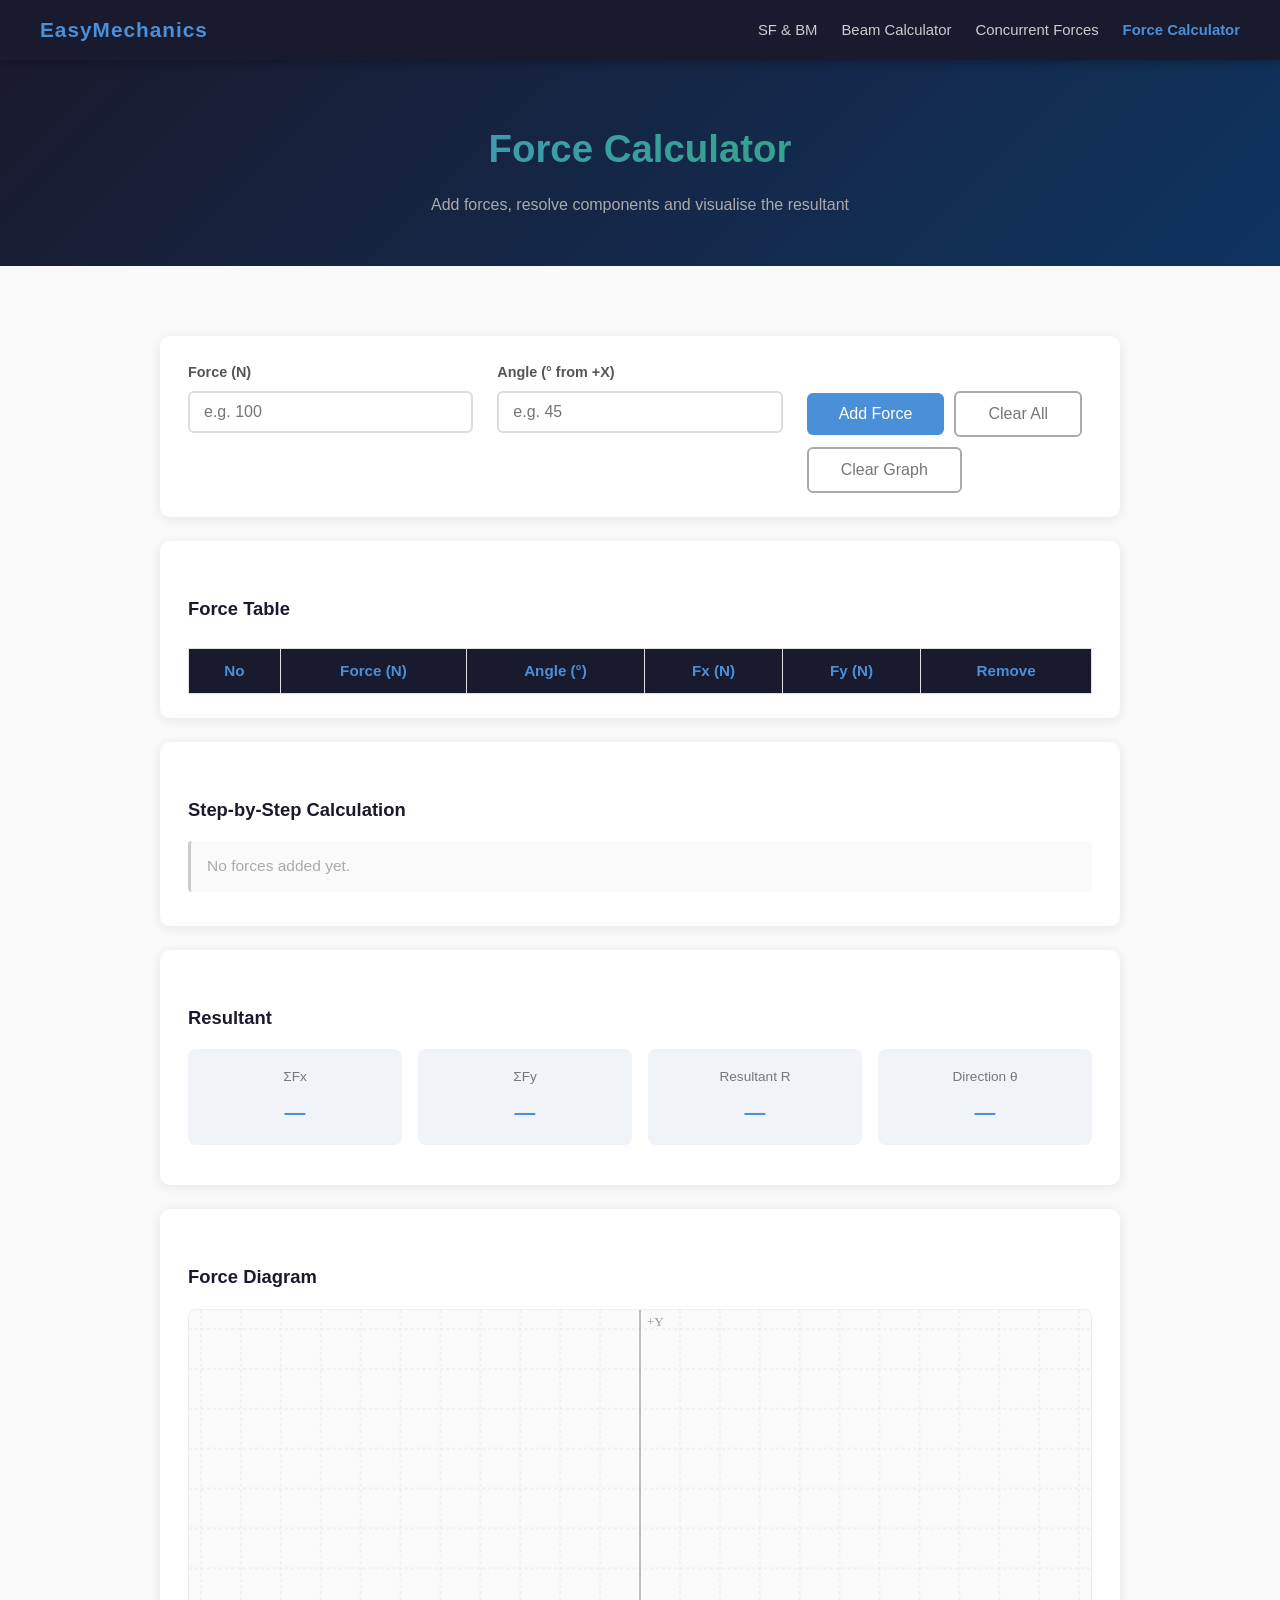
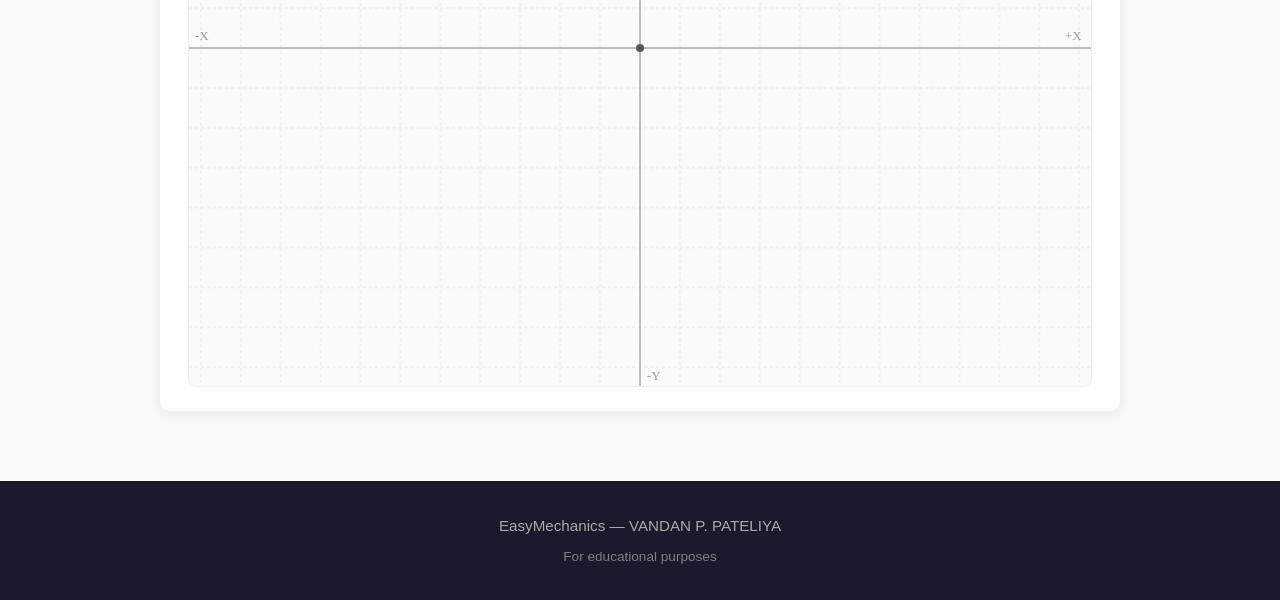
==== commit 2a5260f4: "Add files via upload" ====
--- a/cf-calc.html
+++ b/cf-calc.html
@@ -80,14 +80,10 @@
 
   <footer class="footer">
     <p>EasyMechanics — VANDAN P. PATELIYA</p>
-    <div class="visit-counter">
-      <span class="vc-icon">👁️</span>
-      Site visits: <strong id="visitCount">—</strong>
-    </div>
+    <p style="margin-top:6px;font-size:0.85rem;opacity:0.7;">For educational purposes</p>
   </footer>
 
   <script src="cf.js"></script>
-  <script src="visit-count.js"></script>
   <script>function toggleNav(){document.getElementById('navMenu').classList.toggle('open');}</script>
 </body>
 </html>
--- a/style.css
+++ b/style.css
@@ -1003,26 +1003,151 @@
   }
 }
 
-/* ── VISIT COUNTER ── */
-.visit-counter {
-  display: inline-flex;
+/* ══════════════════════════════════
+   SPLASH SCREEN
+══════════════════════════════════ */
+#splash {
+  position: fixed;
+  inset: 0;
+  background: linear-gradient(160deg, #1a1a2e 0%, #16213e 50%, #0f3460 100%);
+  display: flex;
   align-items: center;
-  gap: 7px;
-  margin-top: 12px;
+  justify-content: center;
+  z-index: 9999;
+  transition: opacity 0.5s ease, transform 0.5s ease;
+}
+
+#splash.splash-hide {
+  opacity: 0;
+  transform: scale(1.04);
+  pointer-events: none;
+}
+
+.splash-inner {
+  text-align: center;
+  display: flex;
+  flex-direction: column;
+  align-items: center;
+  gap: 14px;
+  animation: splashFadeIn 0.6s ease forwards;
+}
+
+@keyframes splashFadeIn {
+  from { opacity: 0; transform: translateY(18px); }
+  to   { opacity: 1; transform: translateY(0); }
+}
+
+.splash-icon {
+  width: 96px;
+  height: 96px;
   background: rgba(74, 144, 217, 0.12);
-  border: 1px solid rgba(74, 144, 217, 0.3);
-  border-radius: 20px;
-  padding: 5px 16px;
-  font-size: 0.82rem;
-  color: #7ab8e8;
-  letter-spacing: 0.3px;
-}
-
-.visit-counter .vc-icon {
+  border: 2px solid rgba(74, 144, 217, 0.35);
+  border-radius: 24px;
+  display: flex;
+  align-items: center;
+  justify-content: center;
+  margin-bottom: 6px;
+  box-shadow: 0 0 32px rgba(74, 144, 217, 0.2);
+  animation: iconPulse 2s ease-in-out infinite;
+}
+
+@keyframes iconPulse {
+  0%, 100% { box-shadow: 0 0 24px rgba(74, 144, 217, 0.2); }
+  50%       { box-shadow: 0 0 48px rgba(74, 144, 217, 0.45); }
+}
+
+.splash-title {
+  font-size: 2rem;
+  font-weight: 700;
+  letter-spacing: 1.5px;
+  background: linear-gradient(90deg, #4a90d9, #27ae60);
+  -webkit-background-clip: text;
+  -webkit-text-fill-color: transparent;
+  background-clip: text;
+  margin: 0;
+}
+
+.splash-sub {
   font-size: 0.95rem;
-}
-
-.visit-counter strong {
-  color: #4a90d9;
+  color: #7fa8d4;
+  margin: 0;
+  letter-spacing: 2px;
+  text-transform: uppercase;
+}
+
+/* Loading bar */
+.splash-bar {
+  width: 160px;
+  height: 3px;
+  background: rgba(255,255,255,0.1);
+  border-radius: 99px;
+  overflow: hidden;
+  margin-top: 8px;
+}
+
+.splash-fill {
+  height: 100%;
+  width: 0%;
+  background: linear-gradient(90deg, #4a90d9, #27ae60);
+  border-radius: 99px;
+  animation: splashLoad 5s linear forwards;
+}
+
+@keyframes splashLoad {
+  0%   { width: 0%; }
+  100% { width: 100%; }
+}
+
+.splash-credit {
+  font-size: 1.3rem;
   font-weight: 700;
-}
+  color: rgba(255,255,255,0.85);
+  letter-spacing: 1.5px;
+  text-transform: uppercase;
+  margin: 0;
+  margin-top: 4px;
+}
+
+/* splash info block */
+.splash-info {
+  display: flex;
+  flex-direction: column;
+  align-items: center;
+  gap: 4px;
+  margin-top: 2px;
+}
+
+.splash-info span {
+  font-size: 1rem;
+  color: rgba(255,255,255,0.6);
+  letter-spacing: 0.8px;
+}
+
+.splash-info span:first-child {
+  color: rgba(74,144,217,0.95);
+  font-weight: 700;
+  font-size: 1.1rem;
+  letter-spacing: 1px;
+}
+
+/* cursor pointer on splash */
+#splash { cursor: pointer; }
+
+/* splash countdown timer */
+.splash-timer {
+  font-size: 0.78rem;
+  color: rgba(255, 255, 255, 0.35);
+  margin: 4px 0 0;
+  letter-spacing: 0.8px;
+}
+
+/* footer visit count */
+.footer-visits {
+  margin-top: 6px;
+  font-size: 0.85rem;
+  color: rgba(255,255,255,0.45);
+}
+.footer-visits span {
+  color: #27ae60;
+  font-weight: 700;
+}
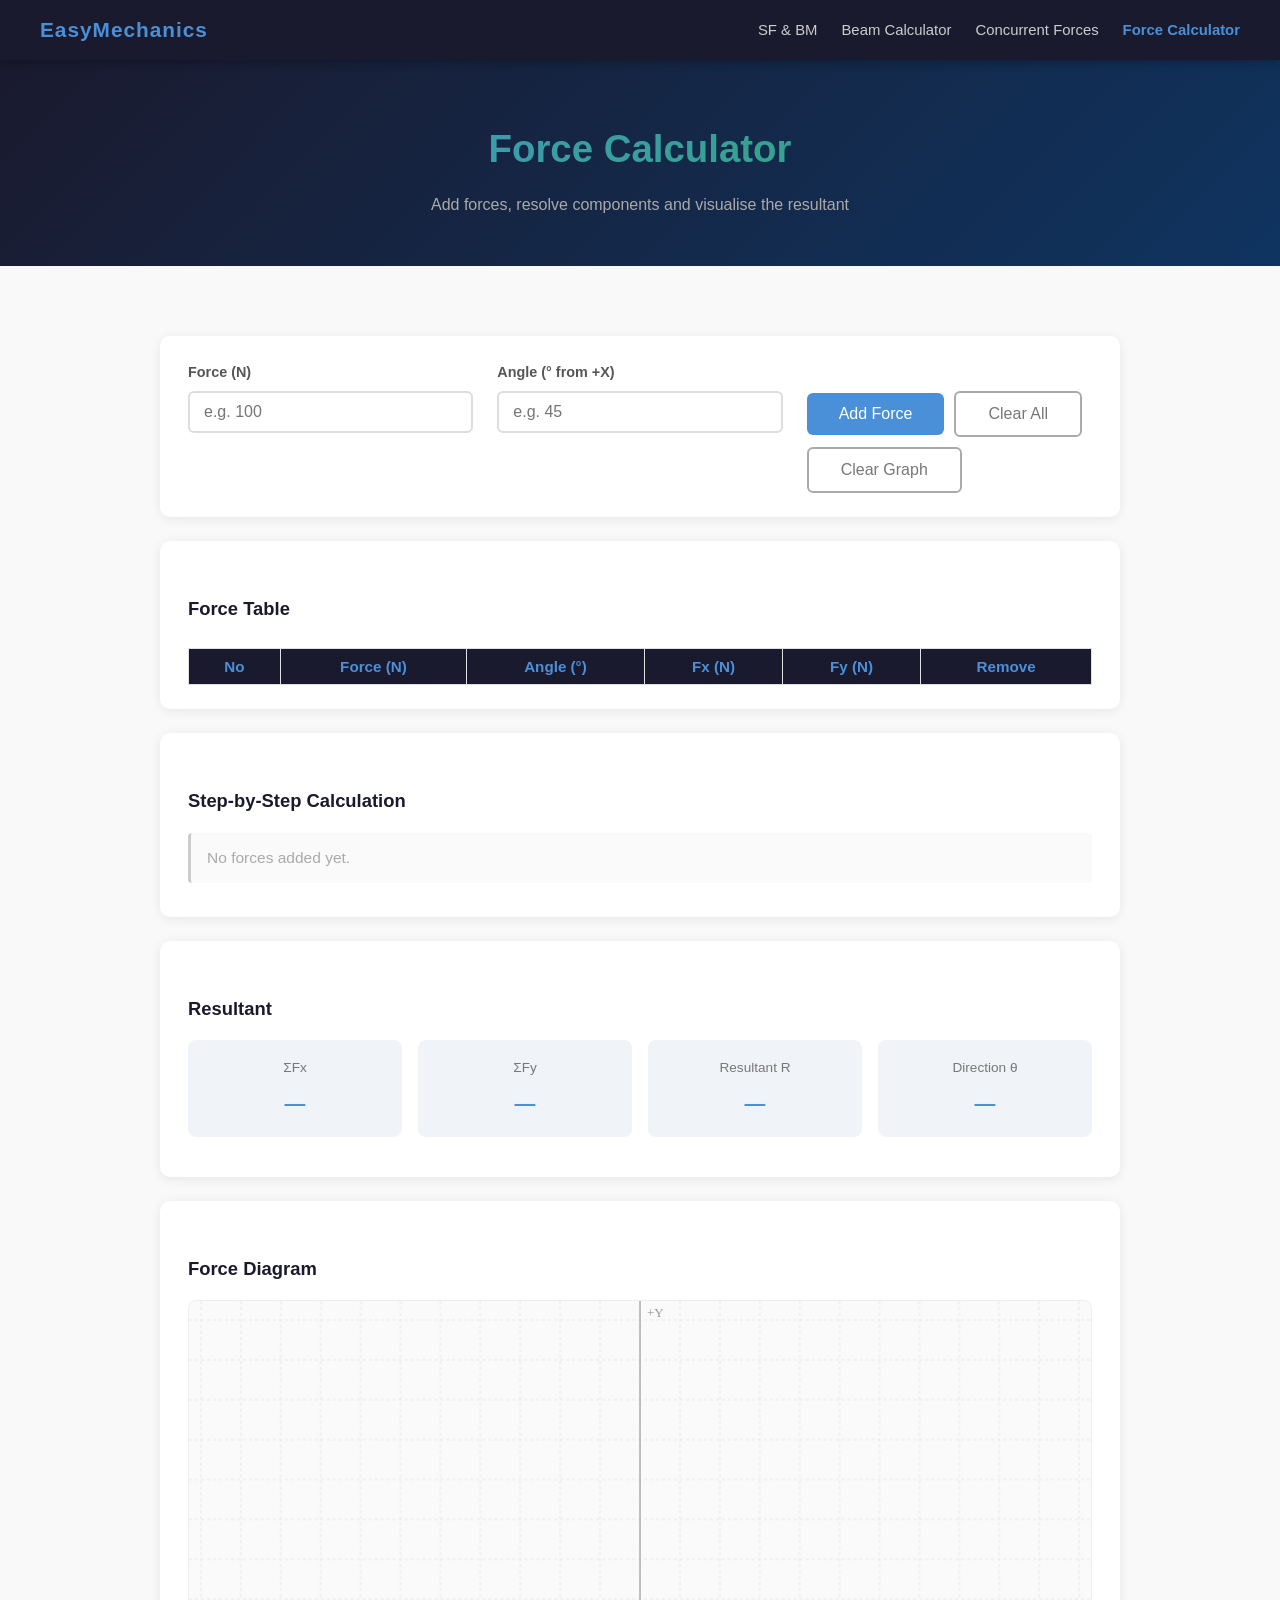
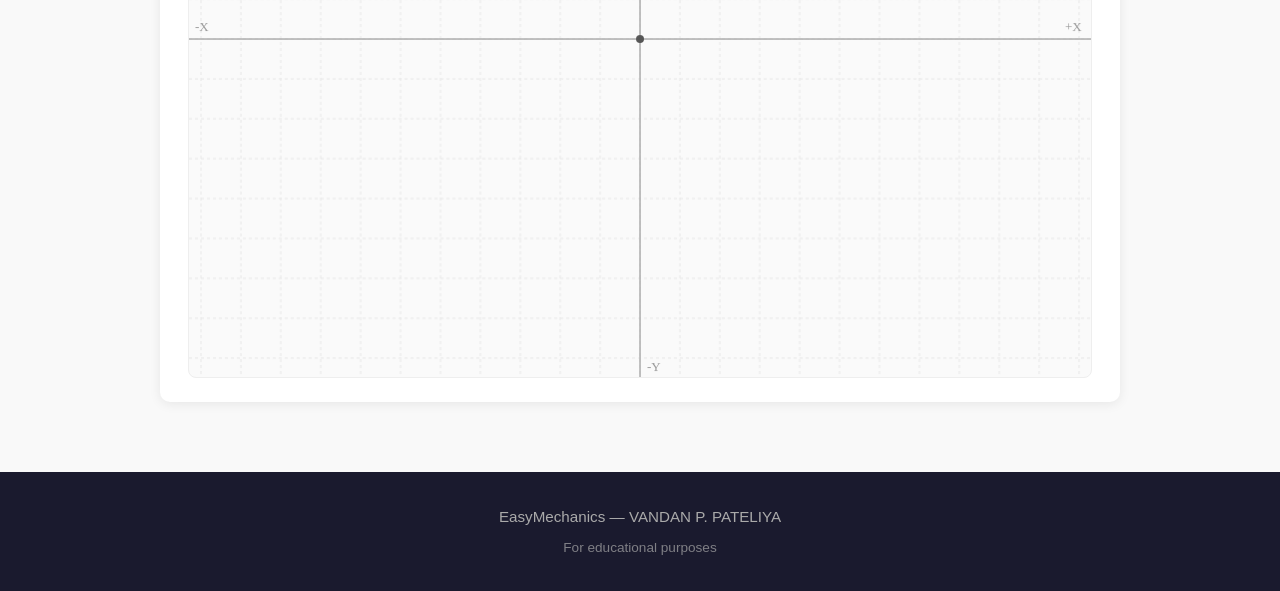
==== commit 884ecba8: "Add files via upload" ====
--- a/cf-calc.html
+++ b/cf-calc.html
@@ -1,4 +1,3 @@
-<!DOCTYPE html>
 <html lang="en">
 <head>
   <meta charset="UTF-8"/>
--- a/style.css
+++ b/style.css
@@ -1,8 +1,4 @@
-* {
-  margin: 0;
-  padding: 0;
-  box-sizing: border-box;
-}
+* { margin: 0; padding: 0; box-sizing: border-box; }
 
 body {
   font-family: 'Segoe UI', Tahoma, Geneva, Verdana, sans-serif;
@@ -13,1141 +9,308 @@
 
 /* ── NAVBAR ── */
 .navbar {
-  position: sticky;
-  top: 0;
+  position: sticky; top: 0;
   background: #1a1a2e;
-  display: flex;
-  align-items: center;
-  justify-content: space-between;
-  padding: 0 40px;
-  height: 60px;
-  z-index: 100;
-  box-shadow: 0 2px 10px rgba(0, 0, 0, 0.3);
-}
-
-.navbar .logo {
-  color: #4a90d9;
-  font-size: 1.3rem;
-  font-weight: 700;
-  letter-spacing: 1px;
-  text-decoration: none;
-}
-
-.navbar ul {
-  list-style: none;
-  display: flex;
-  gap: 24px;
-}
-
-.navbar ul a {
-  color: #ccc;
-  text-decoration: none;
-  font-size: 0.93rem;
-  transition: color 0.2s;
-}
-
-.navbar ul a:hover,
-.nav-active {
-  color: #4a90d9 !important;
-  font-weight: 600;
-}
-
-.nav-toggle {
-  display: none;
-  background: none;
-  border: none;
-  color: #ccc;
-  font-size: 1.6rem;
-  cursor: pointer;
-}
+  display: flex; align-items: center; justify-content: space-between;
+  padding: 0 40px; height: 60px;
+  z-index: 100; box-shadow: 0 2px 10px rgba(0,0,0,0.3);
+}
+.navbar .logo { color: #4a90d9; font-size: 1.3rem; font-weight: 700; letter-spacing: 1px; text-decoration: none; }
+.navbar ul { list-style: none; display: flex; gap: 24px; }
+.navbar ul a { color: #ccc; text-decoration: none; font-size: 0.93rem; transition: color 0.2s; }
+.navbar ul a:hover, .nav-active { color: #4a90d9 !important; font-weight: 600; }
+.nav-toggle { display: none; background: none; border: none; color: #ccc; font-size: 1.6rem; cursor: pointer; }
 
 /* ── HERO ── */
 .hero {
   background: linear-gradient(135deg, #1a1a2e 0%, #16213e 50%, #0f3460 100%);
-  color: white;
-  text-align: center;
-  padding: 100px 20px;
-}
-
+  color: white; text-align: center; padding: 100px 20px;
+}
 .hero h1 {
-  font-size: 3rem;
-  margin-bottom: 16px;
+  font-size: 3rem; margin-bottom: 16px;
   background: linear-gradient(90deg, #4a90d9, #27ae60);
-  -webkit-background-clip: text;
-  -webkit-text-fill-color: transparent;
-  background-clip: text;
-}
-
-.hero p {
-  font-size: 1.2rem;
-  color: #aaa;
-  margin-bottom: 36px;
-}
-
-.hero-btns {
-  display: flex;
-  gap: 16px;
-  justify-content: center;
-  flex-wrap: wrap;
-}
+  -webkit-background-clip: text; -webkit-text-fill-color: transparent; background-clip: text;
+}
+.hero p { font-size: 1.2rem; color: #aaa; margin-bottom: 36px; }
+.hero-btns { display: flex; gap: 16px; justify-content: center; flex-wrap: wrap; }
 
 .calc-hero {
   background: linear-gradient(135deg, #1a1a2e 0%, #0f3460 100%);
-  color: white;
-  text-align: center;
-  padding: 56px 20px 48px;
-}
-
+  color: white; text-align: center; padding: 56px 20px 48px;
+}
 .calc-hero h1 {
-  font-size: 2.4rem;
-  margin-bottom: 10px;
+  font-size: 2.4rem; margin-bottom: 10px;
   background: linear-gradient(90deg, #4a90d9, #27ae60);
-  -webkit-background-clip: text;
-  -webkit-text-fill-color: transparent;
-  background-clip: text;
-}
-
-.calc-hero p {
-  color: #aaa;
-  font-size: 1rem;
-}
+  -webkit-background-clip: text; -webkit-text-fill-color: transparent; background-clip: text;
+}
+.calc-hero p { color: #aaa; font-size: 1rem; }
 
 /* ── BUTTONS ── */
 .btn {
-  background: #4a90d9;
-  color: white;
-  padding: 12px 32px;
-  border: none;
-  border-radius: 6px;
-  font-size: 1rem;
-  cursor: pointer;
-  text-decoration: none;
-  display: inline-block;
-  transition: background 0.2s, transform 0.1s;
-}
-
-.btn:hover {
-  background: #357abd;
-  transform: translateY(-1px);
-}
-
+  background: #4a90d9; color: white;
+  padding: 12px 32px; border: none; border-radius: 6px;
+  font-size: 1rem; cursor: pointer; text-decoration: none;
+  display: inline-block; transition: background 0.2s, transform 0.1s;
+}
+.btn:hover { background: #357abd; transform: translateY(-1px); }
 .btn-outline {
-  background: transparent;
-  border: 2px solid #4a90d9;
-  color: #4a90d9;
-}
-
-.btn-outline:hover {
-  background: #4a90d9;
-  color: white;
-  transform: translateY(-1px);
-}
-
+  background: transparent; border: 2px solid #4a90d9; color: #4a90d9;
+}
+.btn-outline:hover { background: #4a90d9; color: white; transform: translateY(-1px); }
 .btn-clear {
-  background: transparent;
-  border: 2px solid #aaa;
-  color: #777;
-}
-
-.btn-clear:hover {
-  border-color: #e74c3c;
-  color: #e74c3c;
-  background: transparent;
-  transform: none;
-}
-
-.btn-sm {
-  padding: 7px 16px;
-  font-size: 0.88rem;
-}
-
-.btn-pl {
-  background: #e74c3c;
-  color: white;
-}
-
-.btn-pl:hover {
-  background: #c0392b;
-}
-
-.btn-udl {
-  background: #27ae60;
-  color: white;
-}
-
-.btn-udl:hover {
-  background: #1e8449;
-}
-
-.btn-mom {
-  background: #8e44ad;
-  color: white;
-}
-
-.btn-mom:hover {
-  background: #6c3483;
-}
+  background: transparent; border: 2px solid #aaa; color: #777;
+}
+.btn-clear:hover { border-color: #e74c3c; color: #e74c3c; background: transparent; transform: none; }
+.btn-sm { padding: 7px 16px; font-size: 0.88rem; }
+.btn-pl  { background: #e74c3c; color: white; } .btn-pl:hover  { background: #c0392b; }
+.btn-udl { background: #27ae60; color: white; } .btn-udl:hover { background: #1e8449; }
+.btn-mom { background: #8e44ad; color: white; } .btn-mom:hover { background: #6c3483; }
 
 /* ── SECTIONS ── */
-.section {
-  padding: 70px 20px;
-}
-
-.section.alt {
-  background: #f0f4f8;
-}
-
-.container {
-  max-width: 960px;
-  margin: 0 auto;
-}
-
-.section h2 {
-  font-size: 2rem;
-  color: #1a1a2e;
-  margin-bottom: 16px;
-  border-left: 4px solid #4a90d9;
-  padding-left: 14px;
-}
-
-.section h3 {
-  font-size: 1.15rem;
-  color: #333;
-  margin: 28px 0 10px;
-}
-
-.section p {
-  color: #555;
-  margin-bottom: 14px;
-  font-size: 1.02rem;
-}
+.section { padding: 70px 20px; }
+.section.alt { background: #f0f4f8; }
+.container { max-width: 960px; margin: 0 auto; }
+.section h2 { font-size: 2rem; color: #1a1a2e; margin-bottom: 16px; border-left: 4px solid #4a90d9; padding-left: 14px; }
+.section h3 { font-size: 1.15rem; color: #333; margin: 28px 0 10px; }
+.section p  { color: #555; margin-bottom: 14px; font-size: 1.02rem; }
 
 /* ── TOPIC CARDS (landing) ── */
-.topic-cards {
-  display: grid;
-  grid-template-columns: repeat(auto-fit, minmax(280px, 1fr));
-  gap: 28px;
-  margin-top: 16px;
-}
-
+.topic-cards { display: grid; grid-template-columns: repeat(auto-fit, minmax(280px, 1fr)); gap: 28px; margin-top: 16px; }
 .topic-card {
-  background: white;
-  border-radius: 14px;
-  padding: 36px 28px;
-  box-shadow: 0 4px 20px rgba(0, 0, 0, 0.09);
-  text-align: center;
-  transition: transform 0.2s, box-shadow 0.2s;
-  text-decoration: none;
-  color: inherit;
+  background: white; border-radius: 14px; padding: 36px 28px;
+  box-shadow: 0 4px 20px rgba(0,0,0,0.09); text-align: center;
+  transition: transform 0.2s, box-shadow 0.2s; text-decoration: none; color: inherit;
   border-top: 4px solid #4a90d9;
 }
-
-.topic-card:nth-child(2) {
-  border-top-color: #27ae60;
-}
-
-.topic-card:hover {
-  transform: translateY(-6px);
-  box-shadow: 0 8px 28px rgba(0, 0, 0, 0.13);
-}
-
-.topic-icon {
-  font-size: 3rem;
-  margin-bottom: 16px;
-}
-
-.topic-card h3 {
-  font-size: 1.3rem;
-  color: #1a1a2e;
-  margin-bottom: 10px;
-}
-
-.topic-card p {
-  font-size: 0.95rem;
-  color: #666;
-  margin: 0 0 20px;
-}
-
-.topic-card .tag {
-  display: inline-block;
-  background: #f0f4f8;
-  color: #4a90d9;
-  border-radius: 20px;
-  padding: 4px 14px;
-  font-size: 0.82rem;
-  font-weight: 600;
-}
+.topic-card:nth-child(2) { border-top-color: #27ae60; }
+.topic-card:hover { transform: translateY(-6px); box-shadow: 0 8px 28px rgba(0,0,0,0.13); }
+.topic-icon { font-size: 3rem; margin-bottom: 16px; }
+.topic-card h3 { font-size: 1.3rem; color: #1a1a2e; margin-bottom: 10px; }
+.topic-card p  { font-size: 0.95rem; color: #666; margin: 0 0 20px; }
+.topic-card .tag { display: inline-block; background: #f0f4f8; color: #4a90d9; border-radius: 20px; padding: 4px 14px; font-size: 0.82rem; font-weight: 600; }
 
 /* ── CARDS ── */
-.cards {
-  display: grid;
-  grid-template-columns: repeat(auto-fit, minmax(200px, 1fr));
-  gap: 24px;
-  margin: 28px 0 36px;
-}
-
-.card {
-  background: white;
-  border-radius: 10px;
-  padding: 28px 22px;
-  box-shadow: 0 2px 12px rgba(0, 0, 0, 0.08);
-  text-align: center;
-  transition: transform 0.2s;
-}
-
-.card:hover {
-  transform: translateY(-4px);
-}
-
-.card-icon {
-  font-size: 2.4rem;
-  margin-bottom: 12px;
-}
-
-.card h3 {
-  margin: 0 0 10px;
-  color: #1a1a2e;
-  font-size: 1rem;
-}
-
-.card p {
-  font-size: 0.93rem;
-  color: #666;
-  margin: 0;
-}
+.cards { display: grid; grid-template-columns: repeat(auto-fit, minmax(200px, 1fr)); gap: 24px; margin: 28px 0 36px; }
+.card { background: white; border-radius: 10px; padding: 28px 22px; box-shadow: 0 2px 12px rgba(0,0,0,0.08); text-align: center; transition: transform 0.2s; }
+.card:hover { transform: translateY(-4px); }
+.card-icon { font-size: 2.4rem; margin-bottom: 12px; }
+.card h3 { margin: 0 0 10px; color: #1a1a2e; font-size: 1rem; }
+.card p  { font-size: 0.93rem; color: #666; margin: 0; }
 
 /* ── FORMULA BOX ── */
 .formula-box {
-  background: #1a1a2e;
-  color: #4a90d9;
-  border-radius: 8px;
-  padding: 16px 22px;
-  font-size: 1.05rem;
-  font-family: 'Courier New', monospace;
-  margin: 14px 0 20px;
-  border-left: 4px solid #4a90d9;
-  line-height: 1.9;
+  background: #1a1a2e; color: #4a90d9; border-radius: 8px;
+  padding: 16px 22px; font-size: 1.05rem; font-family: 'Courier New', monospace;
+  margin: 14px 0 20px; border-left: 4px solid #4a90d9; line-height: 1.9;
 }
 
 /* ── LIST ── */
-.list {
-  padding-left: 22px;
-  color: #555;
-}
-
-.list li {
-  margin-bottom: 8px;
-}
+.list { padding-left: 22px; color: #555; }
+.list li { margin-bottom: 8px; }
 
 /* ── BEAM DIAGRAM ── */
-.beam-diagram {
-  background: white;
-  border-radius: 10px;
-  padding: 20px;
-  margin-top: 24px;
-  box-shadow: 0 2px 10px rgba(0, 0, 0, 0.07);
-}
-
-.beam-diagram svg {
-  width: 100%;
-  height: auto;
-}
+.beam-diagram { background: white; border-radius: 10px; padding: 20px; margin-top: 24px; box-shadow: 0 2px 10px rgba(0,0,0,0.07); }
+.beam-diagram svg { width: 100%; height: auto; }
 
 /* ── RELATION GRID ── */
-.relation-grid {
-  display: grid;
-  grid-template-columns: repeat(auto-fit, minmax(200px, 1fr));
-  gap: 20px;
-  margin: 16px 0 24px;
-}
-
-.relation-item {
-  background: white;
-  border-radius: 8px;
-  padding: 20px;
-  box-shadow: 0 2px 8px rgba(0, 0, 0, 0.07);
-  border-top: 3px solid #27ae60;
-}
-
-.relation-item .math {
-  display: block;
-  font-family: 'Courier New', monospace;
-  font-size: 1.05rem;
-  color: #27ae60;
-  margin-bottom: 10px;
-  font-weight: 600;
-}
-
-.relation-item p {
-  font-size: 0.9rem;
-  margin: 0;
-}
+.relation-grid { display: grid; grid-template-columns: repeat(auto-fit, minmax(200px, 1fr)); gap: 20px; margin: 16px 0 24px; }
+.relation-item { background: white; border-radius: 8px; padding: 20px; box-shadow: 0 2px 8px rgba(0,0,0,0.07); border-top: 3px solid #27ae60; }
+.relation-item .math { display: block; font-family: 'Courier New', monospace; font-size: 1.05rem; color: #27ae60; margin-bottom: 10px; font-weight: 600; }
+.relation-item p { font-size: 0.9rem; margin: 0; }
 
 /* ── TABS ── */
-.diagram-tabs {
-  display: flex;
-  gap: 12px;
-  margin-bottom: 24px;
-  flex-wrap: wrap;
-}
-
-.tab-btn {
-  padding: 10px 22px;
-  border: 2px solid #4a90d9;
-  background: transparent;
-  color: #4a90d9;
-  border-radius: 6px;
-  cursor: pointer;
-  font-size: 0.95rem;
-  transition: all 0.2s;
-}
-
-.tab-btn.active,
-.tab-btn:hover {
-  background: #4a90d9;
-  color: white;
-}
-
-.tab-content {
-  display: none;
-}
-
-.tab-content.active {
-  display: block;
-}
-
-.diagram-grid {
-  display: grid;
-  grid-template-columns: repeat(auto-fit, minmax(240px, 1fr));
-  gap: 20px;
-}
-
-.diagram-box {
-  background: white;
-  border-radius: 10px;
-  padding: 18px;
-  box-shadow: 0 2px 10px rgba(0, 0, 0, 0.07);
-}
-
-.diagram-box h4 {
-  color: #1a1a2e;
-  margin-bottom: 12px;
-  font-size: 0.95rem;
-  text-align: center;
-}
-
-.diagram-box svg {
-  width: 100%;
-  height: auto;
-}
+.diagram-tabs { display: flex; gap: 12px; margin-bottom: 24px; flex-wrap: wrap; }
+.tab-btn { padding: 10px 22px; border: 2px solid #4a90d9; background: transparent; color: #4a90d9; border-radius: 6px; cursor: pointer; font-size: 0.95rem; transition: all 0.2s; }
+.tab-btn.active, .tab-btn:hover { background: #4a90d9; color: white; }
+.tab-content { display: none; }
+.tab-content.active { display: block; }
+.diagram-grid { display: grid; grid-template-columns: repeat(auto-fit, minmax(240px, 1fr)); gap: 20px; }
+.diagram-box { background: white; border-radius: 10px; padding: 18px; box-shadow: 0 2px 10px rgba(0,0,0,0.07); }
+.diagram-box h4 { color: #1a1a2e; margin-bottom: 12px; font-size: 0.95rem; text-align: center; }
+.diagram-box svg { width: 100%; height: auto; }
 
 /* ── CALCULATOR INPUTS ── */
 .beam-config {
-  display: flex;
-  gap: 24px;
-  flex-wrap: wrap;
-  background: white;
-  border-radius: 10px;
-  padding: 24px 28px;
-  box-shadow: 0 2px 12px rgba(0, 0, 0, 0.08);
-  margin-bottom: 24px;
-}
-
-.beam-config .input-group {
-  flex: 1;
-  min-width: 180px;
-}
-
-.input-group {
-  display: flex;
-  flex-direction: column;
-  gap: 6px;
-}
-
-.input-group label {
-  font-size: 0.9rem;
-  color: #555;
-  font-weight: 600;
-}
-
-.input-group input,
-.input-group select {
-  padding: 10px 14px;
-  border: 2px solid #ddd;
-  border-radius: 6px;
-  font-size: 1rem;
-  outline: none;
-  background: white;
-  transition: border-color 0.2s;
-}
-
-.input-group input:focus,
-.input-group select:focus {
-  border-color: #4a90d9;
-}
-
-.loads-header {
-  display: flex;
-  align-items: center;
-  justify-content: space-between;
-  margin: 28px 0 12px;
-  flex-wrap: wrap;
-  gap: 10px;
-}
-
-.loads-header h3 {
-  margin: 0;
-}
-
-.add-btns {
-  display: flex;
-  gap: 8px;
-  flex-wrap: wrap;
-}
+  display: flex; gap: 24px; flex-wrap: wrap;
+  background: white; border-radius: 10px; padding: 24px 28px;
+  box-shadow: 0 2px 12px rgba(0,0,0,0.08); margin-bottom: 24px;
+}
+.beam-config .input-group { flex: 1; min-width: 180px; }
+.input-group { display: flex; flex-direction: column; gap: 6px; }
+.input-group label { font-size: 0.9rem; color: #555; font-weight: 600; }
+.input-group input, .input-group select {
+  padding: 10px 14px; border: 2px solid #ddd; border-radius: 6px;
+  font-size: 1rem; outline: none; background: white; transition: border-color 0.2s;
+}
+.input-group input:focus, .input-group select:focus { border-color: #4a90d9; }
+
+.loads-header { display: flex; align-items: center; justify-content: space-between; margin: 28px 0 12px; flex-wrap: wrap; gap: 10px; }
+.loads-header h3 { margin: 0; }
+.add-btns { display: flex; gap: 8px; flex-wrap: wrap; }
 
 .load-row {
-  display: flex;
-  flex-wrap: wrap;
-  gap: 12px;
-  align-items: flex-end;
-  background: white;
-  border-radius: 8px;
-  padding: 14px 18px;
-  margin-bottom: 10px;
-  box-shadow: 0 1px 6px rgba(0, 0, 0, 0.07);
-}
-
-.load-row.type-point {
-  border-left: 4px solid #e74c3c;
-}
-
-.load-row.type-udl {
-  border-left: 4px solid #27ae60;
-}
-
-.load-row.type-moment {
-  border-left: 4px solid #8e44ad;
-}
-
-.load-row .load-num {
-  width: 100%;
-  font-size: 0.8rem;
-  font-weight: 700;
-  margin-bottom: -4px;
-}
-
-.type-point .load-num {
-  color: #e74c3c;
-}
-
-.type-udl .load-num {
-  color: #27ae60;
-}
-
-.type-moment .load-num {
-  color: #8e44ad;
-}
-
-.load-row .input-group {
-  flex: 1;
-  min-width: 130px;
-}
-
-.action-btns {
-  margin-top: 20px;
-  display: flex;
-  gap: 12px;
-  flex-wrap: wrap;
-}
+  display: flex; flex-wrap: wrap; gap: 12px; align-items: flex-end;
+  background: white; border-radius: 8px; padding: 14px 18px;
+  margin-bottom: 10px; box-shadow: 0 1px 6px rgba(0,0,0,0.07);
+}
+.load-row.type-point  { border-left: 4px solid #e74c3c; }
+.load-row.type-udl    { border-left: 4px solid #27ae60; }
+.load-row.type-moment { border-left: 4px solid #8e44ad; }
+.load-row .load-num { width: 100%; font-size: 0.8rem; font-weight: 700; margin-bottom: -4px; }
+.type-point  .load-num { color: #e74c3c; }
+.type-udl    .load-num { color: #27ae60; }
+.type-moment .load-num { color: #8e44ad; }
+.load-row .input-group { flex: 1; min-width: 130px; }
+
+.action-btns { margin-top: 20px; display: flex; gap: 12px; flex-wrap: wrap; }
+
+/* ── CALCULATION STEPS ── */
+.calc-steps { margin: 24px 0 20px; }
+.steps-title { font-size: 1.05rem; color: #1a1a2e; margin-bottom: 6px; padding-left: 10px; border-left: 3px solid #27ae60; }
+.steps-note { font-size: 0.85rem; color: #555; background: #eafaf1; border-left: 3px solid #27ae60; padding: 7px 12px; border-radius: 4px; margin-bottom: 14px; }
+.step-block { background: #f7f9fc; border-radius: 8px; margin-bottom: 14px; overflow: hidden; border: 1px solid #e4eaf2; }
+.step-head { background: #1a1a2e; color: #4a90d9; font-size: 0.9rem; font-weight: 700; padding: 10px 16px; letter-spacing: 0.3px; }
+.step-body { padding: 14px 16px; }
+.step-body p { font-size: 0.93rem; color: #444; margin-bottom: 7px; }
+.step-formula { font-family: 'Courier New', monospace; background: #eef3fb; border-left: 3px solid #4a90d9; padding: 7px 12px; border-radius: 4px; font-size: 0.9rem; color: #1a1a2e; margin-bottom: 8px !important; }
+.step-highlight { background: #eafaf1; border-left: 3px solid #27ae60; padding: 8px 12px; border-radius: 4px; font-size: 0.93rem; color: #1a1a2e; margin-top: 10px !important; }
+.steps-table { width: 100%; border-collapse: collapse; font-size: 0.88rem; margin-top: 8px; }
+.steps-table th { background: #1a1a2e; color: #4a90d9; padding: 8px 10px; text-align: center; }
+.steps-table td { border: 1px solid #dde4ef; padding: 7px 10px; text-align: center; color: #444; }
+.steps-table tr:nth-child(even) td { background: #f0f4f8; }
+.steps-table td:last-child { text-align: left; font-size: 0.82rem; color: #666; }
+.steps-table tr.sf-jump td { background: #fff8e1 !important; }
+.jump-tag { display: inline-block; background: #e67e22; color: #fff; font-size: 0.72rem; font-weight: 700; border-radius: 3px; padding: 1px 5px; margin-left: 4px; vertical-align: middle; }
 
 /* ── RESULTS ── */
-.results {
-  margin-top: 24px;
-  background: white;
-  border-radius: 10px;
-  padding: 24px 28px;
-  box-shadow: 0 2px 12px rgba(0, 0, 0, 0.08);
-}
-
-.results h3 {
-  margin-bottom: 16px;
-  color: #1a1a2e;
-}
-
-.result-grid {
-  display: grid;
-  grid-template-columns: repeat(auto-fit, minmax(140px, 1fr));
-  gap: 16px;
-  margin-bottom: 16px;
-}
-
-.result-item {
-  background: #f0f4f8;
-  border-radius: 8px;
-  padding: 16px;
-  text-align: center;
-}
-
-.result-label {
-  display: block;
-  font-size: 0.85rem;
-  color: #777;
-  margin-bottom: 6px;
-}
-
-.result-value {
-  display: block;
-  font-size: 1.3rem;
-  font-weight: 700;
-  color: #4a90d9;
-}
-
-.hidden {
-  display: none;
-}
+.results { margin-top: 24px; background: white; border-radius: 10px; padding: 24px 28px; box-shadow: 0 2px 12px rgba(0,0,0,0.08); }
+.results h3 { margin-bottom: 16px; color: #1a1a2e; }
+.result-grid { display: grid; grid-template-columns: repeat(auto-fit, minmax(140px, 1fr)); gap: 16px; margin-bottom: 16px; }
+.result-item { background: #f0f4f8; border-radius: 8px; padding: 16px; text-align: center; }
+.result-label { display: block; font-size: 0.85rem; color: #777; margin-bottom: 6px; }
+.result-value { display: block; font-size: 1.3rem; font-weight: 700; color: #4a90d9; }
+.result-pos { display: block; font-size: 0.78rem; font-weight: 400; color: #888; margin-top: 3px; }
+.hidden { display: none; }
 
 /* ── TABLE ── */
-.table-wrap {
-  overflow-x: auto;
-  -webkit-overflow-scrolling: touch;
-}
-
-table {
-  width: 100%;
-  border-collapse: collapse;
-  margin-top: 8px;
-  min-width: 380px;
-}
-
-th,
-td {
-  border: 1px solid #e0e0e0;
-  padding: 9px 12px;
-  text-align: center;
-  font-size: 0.95rem;
-}
-
-th {
-  background: #1a1a2e;
-  color: #4a90d9;
-}
-
-tr:nth-child(even) td {
-  background: #f7f9fc;
-}
+.table-wrap { overflow-x: auto; -webkit-overflow-scrolling: touch; }
+table { width: 100%; border-collapse: collapse; margin-top: 8px; min-width: 380px; }
+th, td { border: 1px solid #e0e0e0; padding: 9px 12px; text-align: center; font-size: 0.95rem; }
+th { background: #1a1a2e; color: #4a90d9; }
+tr:nth-child(even) td { background: #f7f9fc; }
 
 /* ── STEPS ── */
-#steps p {
-  margin-bottom: 10px;
-  padding: 12px 16px;
-  background: #f7f9fc;
-  border-left: 3px solid #4a90d9;
-  border-radius: 4px;
-  font-size: 0.97rem;
-  color: #444;
-  line-height: 1.7;
-}
-
-#steps p.summary-step {
-  border-left-color: #27ae60;
-  background: #f0faf4;
-}
-
-#steps p.empty-msg {
-  border-left-color: #ccc;
-  background: #fafafa;
-  color: #aaa;
-}
+#steps p { margin-bottom: 10px; padding: 12px 16px; background: #f7f9fc; border-left: 3px solid #4a90d9; border-radius: 4px; font-size: 0.97rem; color: #444; line-height: 1.7; }
+#steps p.summary-step { border-left-color: #27ae60; background: #f0faf4; }
+#steps p.empty-msg    { border-left-color: #ccc; background: #fafafa; color: #aaa; }
 
 /* ── REMOVE BTN ── */
-.remove-btn {
-  background: #fee;
-  border: 1px solid #f5c6c6;
-  color: #e74c3c;
-  border-radius: 5px;
-  padding: 4px 10px;
-  cursor: pointer;
-  font-size: 0.85rem;
-  transition: background 0.2s;
-}
-
-.remove-btn:hover {
-  background: #fdd;
-}
+.remove-btn { background: #fee; border: 1px solid #f5c6c6; color: #e74c3c; border-radius: 5px; padding: 4px 10px; cursor: pointer; font-size: 0.85rem; transition: background 0.2s; }
+.remove-btn:hover { background: #fdd; }
 
 /* ── CANVAS ── */
-#canvas {
-  display: block;
-  width: 100%;
-  background: #fafafa;
-  border: 1px solid #eee;
-  border-radius: 8px;
-}
-
-#beamCanvas {
-  width: 100%;
-  border-radius: 8px;
-  background: #fff;
-  border: 1px solid #eee;
-  margin-bottom: 16px;
-  display: block;
-}
-
-#sfbmCanvas {
-  width: 100%;
-  border-radius: 8px;
-  background: #fafafa;
-  border: 1px solid #eee;
+#canvas { display: block; width: 100%; background: #fafafa; border: 1px solid #eee; border-radius: 8px; }
+#beamCanvas  { width: 100%; border-radius: 8px; background: #fff; border: 1px solid #eee; margin-bottom: 16px; display: block; }
+#sfbmCanvas  { width: 100%; border-radius: 8px; background: #fafafa; border: 1px solid #eee; }
+#sfdCanvas, #bmdCanvas {
+  display: block; width: 100%;
+  background: #fafafa; border: 1px solid #eee;
+  border-radius: 8px; margin-bottom: 8px;
+}
+.diagram-label {
+  font-size: 1rem; color: #1a1a2e; margin: 18px 0 8px;
+  padding-left: 10px; border-left: 3px solid #4a90d9;
 }
 
 /* ── BTN ROW (CF) ── */
-.btn-group-col {
-  justify-content: flex-end;
-}
-
-.btn-row {
-  display: flex;
-  gap: 10px;
-  flex-wrap: wrap;
-  align-items: center;
-}
+.btn-group-col { justify-content: flex-end; }
+.btn-row { display: flex; gap: 10px; flex-wrap: wrap; align-items: center; }
 
 /* ── FOOTER ── */
-.footer {
-  background: #1a1a2e;
-  color: #aaa;
-  text-align: center;
-  padding: 32px 20px;
-  font-size: 0.95rem;
-}
+.footer { background: #1a1a2e; color: #aaa; text-align: center; padding: 32px 20px; font-size: 0.95rem; }
 
 /* ══════════════════════════════════
    RESPONSIVE
 ══════════════════════════════════ */
 @media (max-width: 768px) {
-  .nav-toggle {
-    display: block;
+  .nav-toggle { display: block; }
+  .navbar { position: relative; padding: 0 20px; height: 54px; }
+  .navbar .logo { font-size: 1.1rem; }
+  .navbar ul {
+    display: none; flex-direction: column;
+    position: absolute; top: 54px; left: 0; right: 0;
+    background: #1a1a2e; padding: 12px 20px 18px; gap: 14px;
+    box-shadow: 0 4px 12px rgba(0,0,0,0.3); z-index: 99;
   }
-
-  .navbar {
-    position: relative;
-    padding: 0 20px;
-    height: 54px;
-  }
-
-  .navbar .logo {
-    font-size: 1.1rem;
-  }
-
-  .navbar ul {
-    display: none;
-    flex-direction: column;
-    position: absolute;
-    top: 54px;
-    left: 0;
-    right: 0;
-    background: #1a1a2e;
-    padding: 12px 20px 18px;
-    gap: 14px;
-    box-shadow: 0 4px 12px rgba(0, 0, 0, 0.3);
-    z-index: 99;
-  }
-
-  .navbar ul.open {
-    display: flex;
-  }
-
-  .hero {
-    padding: 70px 16px;
-  }
-
-  .hero h1 {
-    font-size: 2.2rem;
-  }
-
-  .hero p {
-    font-size: 1rem;
-  }
-
-  .calc-hero {
-    padding: 40px 16px 32px;
-  }
-
-  .calc-hero h1 {
-    font-size: 1.9rem;
-  }
-
-  .section {
-    padding: 48px 16px;
-  }
-
-  .section h2 {
-    font-size: 1.6rem;
-  }
-
-  .beam-config {
-    padding: 18px 16px;
-    gap: 16px;
-  }
-
-  .results {
-    padding: 20px 16px;
-  }
-
-  .result-grid {
-    grid-template-columns: repeat(2, 1fr);
-  }
-
-  .cards {
-    grid-template-columns: repeat(2, 1fr);
-    gap: 16px;
-  }
-
-  .formula-box {
-    font-size: 0.95rem;
-    padding: 14px 16px;
-  }
-
-  .diagram-grid {
-    grid-template-columns: 1fr;
-  }
-
-  .relation-grid {
-    grid-template-columns: 1fr;
-  }
-
-  .loads-header {
-    flex-direction: column;
-    align-items: flex-start;
-  }
+  .navbar ul.open { display: flex; }
+
+  .hero { padding: 70px 16px; }
+  .hero h1 { font-size: 2.2rem; }
+  .hero p { font-size: 1rem; }
+  .calc-hero { padding: 40px 16px 32px; }
+  .calc-hero h1 { font-size: 1.9rem; }
+  .section { padding: 48px 16px; }
+  .section h2 { font-size: 1.6rem; }
+  .beam-config { padding: 18px 16px; gap: 16px; }
+  .results { padding: 20px 16px; }
+  .result-grid { grid-template-columns: repeat(2, 1fr); }
+  .cards { grid-template-columns: repeat(2, 1fr); gap: 16px; }
+  .formula-box { font-size: 0.95rem; padding: 14px 16px; }
+  .diagram-grid { grid-template-columns: 1fr; }
+  .relation-grid { grid-template-columns: 1fr; }
+  .loads-header { flex-direction: column; align-items: flex-start; }
 }
 
 @media (max-width: 480px) {
-  .navbar {
-    padding: 0 14px;
-    height: 50px;
-  }
-
-  .navbar ul {
-    top: 50px;
-  }
-
-  .navbar .logo {
-    font-size: 1rem;
-  }
-
-  .hero {
-    padding: 52px 14px;
-  }
-
-  .hero h1 {
-    font-size: 1.6rem;
-  }
-
-  .hero p {
-    font-size: 0.92rem;
-  }
-
-  .hero-btns {
-    flex-direction: column;
-    align-items: center;
-  }
-
-  .btn {
-    padding: 10px 22px;
-    font-size: 0.92rem;
-  }
-
-  .calc-hero {
-    padding: 30px 14px 24px;
-  }
-
-  .calc-hero h1 {
-    font-size: 1.45rem;
-  }
-
-  .section {
-    padding: 32px 14px;
-  }
-
-  .section h2 {
-    font-size: 1.3rem;
-  }
-
-  .section h3 {
-    font-size: 1rem;
-  }
-
-  .section p {
-    font-size: 0.93rem;
-  }
-
-  .beam-config {
-    flex-direction: column;
-    padding: 14px 12px;
-    gap: 12px;
-  }
-
-  .beam-config .input-group {
-    min-width: unset;
-    width: 100%;
-  }
-
-  .add-btns {
-    width: 100%;
-  }
-
-  .add-btns .btn {
-    flex: 1;
-    text-align: center;
-    padding: 9px 8px;
-    font-size: 0.82rem;
-  }
-
-  .load-row {
-    flex-direction: column;
-    padding: 12px;
-    gap: 10px;
-  }
-
-  .load-row .input-group {
-    min-width: unset;
-    width: 100%;
-  }
-
-  .remove-btn {
-    width: 100%;
-    text-align: center;
-  }
-
-  .action-btns {
-    flex-direction: column;
-  }
-
-  .action-btns .btn {
-    width: 100%;
-    text-align: center;
-  }
-
-  .btn-row {
-    flex-direction: column;
-    width: 100%;
-  }
-
-  .btn-row .btn,
-  .btn-row .btn-clear {
-    width: 100%;
-    text-align: center;
-    padding: 11px 16px;
-  }
-
-  .results {
-    padding: 14px 12px;
-  }
-
-  .result-grid {
-    grid-template-columns: repeat(2, 1fr);
-    gap: 8px;
-  }
-
-  .result-value {
-    font-size: 1.05rem;
-  }
-
-  .result-item {
-    padding: 12px 8px;
-  }
-
-  .cards {
-    grid-template-columns: 1fr;
-    gap: 12px;
-  }
-
-  .topic-cards {
-    grid-template-columns: 1fr;
-  }
-
-  .formula-box {
-    font-size: 0.82rem;
-    padding: 10px 12px;
-    overflow-x: auto;
-    white-space: nowrap;
-  }
-
-  .diagram-tabs {
-    gap: 8px;
-  }
-
-  .tab-btn {
-    padding: 8px 14px;
-    font-size: 0.85rem;
-  }
-
-  .diagram-grid {
-    grid-template-columns: 1fr;
-    gap: 12px;
-  }
-
-  .relation-grid {
-    grid-template-columns: 1fr;
-    gap: 10px;
-  }
-
-  .beam-diagram {
-    padding: 12px;
-  }
-
-  .footer {
-    padding: 22px 14px;
-    font-size: 0.85rem;
-  }
-}
-
-/* ══════════════════════════════════
-   SPLASH SCREEN
-══════════════════════════════════ */
-#splash {
-  position: fixed;
-  inset: 0;
-  background: linear-gradient(160deg, #1a1a2e 0%, #16213e 50%, #0f3460 100%);
-  display: flex;
-  align-items: center;
-  justify-content: center;
-  z-index: 9999;
-  transition: opacity 0.5s ease, transform 0.5s ease;
-}
-
-#splash.splash-hide {
-  opacity: 0;
-  transform: scale(1.04);
-  pointer-events: none;
-}
-
-.splash-inner {
-  text-align: center;
-  display: flex;
-  flex-direction: column;
-  align-items: center;
-  gap: 14px;
-  animation: splashFadeIn 0.6s ease forwards;
-}
-
-@keyframes splashFadeIn {
-  from { opacity: 0; transform: translateY(18px); }
-  to   { opacity: 1; transform: translateY(0); }
-}
-
-.splash-icon {
-  width: 96px;
-  height: 96px;
-  background: rgba(74, 144, 217, 0.12);
-  border: 2px solid rgba(74, 144, 217, 0.35);
-  border-radius: 24px;
-  display: flex;
-  align-items: center;
-  justify-content: center;
-  margin-bottom: 6px;
-  box-shadow: 0 0 32px rgba(74, 144, 217, 0.2);
-  animation: iconPulse 2s ease-in-out infinite;
-}
-
-@keyframes iconPulse {
-  0%, 100% { box-shadow: 0 0 24px rgba(74, 144, 217, 0.2); }
-  50%       { box-shadow: 0 0 48px rgba(74, 144, 217, 0.45); }
-}
-
-.splash-title {
-  font-size: 2rem;
-  font-weight: 700;
-  letter-spacing: 1.5px;
-  background: linear-gradient(90deg, #4a90d9, #27ae60);
-  -webkit-background-clip: text;
-  -webkit-text-fill-color: transparent;
-  background-clip: text;
-  margin: 0;
-}
-
-.splash-sub {
-  font-size: 0.95rem;
-  color: #7fa8d4;
-  margin: 0;
-  letter-spacing: 2px;
-  text-transform: uppercase;
-}
-
-/* Loading bar */
-.splash-bar {
-  width: 160px;
-  height: 3px;
-  background: rgba(255,255,255,0.1);
-  border-radius: 99px;
-  overflow: hidden;
-  margin-top: 8px;
-}
-
-.splash-fill {
-  height: 100%;
-  width: 0%;
-  background: linear-gradient(90deg, #4a90d9, #27ae60);
-  border-radius: 99px;
-  animation: splashLoad 5s linear forwards;
-}
-
-@keyframes splashLoad {
-  0%   { width: 0%; }
-  100% { width: 100%; }
-}
-
-.splash-credit {
-  font-size: 1.3rem;
-  font-weight: 700;
-  color: rgba(255,255,255,0.85);
-  letter-spacing: 1.5px;
-  text-transform: uppercase;
-  margin: 0;
-  margin-top: 4px;
-}
-
-/* splash info block */
-.splash-info {
-  display: flex;
-  flex-direction: column;
-  align-items: center;
-  gap: 4px;
-  margin-top: 2px;
-}
-
-.splash-info span {
-  font-size: 1rem;
-  color: rgba(255,255,255,0.6);
-  letter-spacing: 0.8px;
-}
-
-.splash-info span:first-child {
-  color: rgba(74,144,217,0.95);
-  font-weight: 700;
-  font-size: 1.1rem;
-  letter-spacing: 1px;
-}
-
-/* cursor pointer on splash */
-#splash { cursor: pointer; }
-
-/* splash countdown timer */
-.splash-timer {
-  font-size: 0.78rem;
-  color: rgba(255, 255, 255, 0.35);
-  margin: 4px 0 0;
-  letter-spacing: 0.8px;
-}
-
-/* footer visit count */
-.footer-visits {
-  margin-top: 6px;
-  font-size: 0.85rem;
-  color: rgba(255,255,255,0.45);
-}
-.footer-visits span {
-  color: #27ae60;
-  font-weight: 700;
-}
+  .navbar { padding: 0 14px; height: 50px; }
+  .navbar ul { top: 50px; }
+  .navbar .logo { font-size: 1rem; }
+
+  .hero { padding: 52px 14px; }
+  .hero h1 { font-size: 1.6rem; }
+  .hero p { font-size: 0.92rem; }
+  .hero-btns { flex-direction: column; align-items: center; }
+  .btn { padding: 10px 22px; font-size: 0.92rem; }
+
+  .calc-hero { padding: 30px 14px 24px; }
+  .calc-hero h1 { font-size: 1.45rem; }
+  .section { padding: 32px 14px; }
+  .section h2 { font-size: 1.3rem; }
+  .section h3 { font-size: 1rem; }
+  .section p  { font-size: 0.93rem; }
+
+  .beam-config { flex-direction: column; padding: 14px 12px; gap: 12px; }
+  .beam-config .input-group { min-width: unset; width: 100%; }
+
+  .add-btns { width: 100%; }
+  .add-btns .btn { flex: 1; text-align: center; padding: 9px 8px; font-size: 0.82rem; }
+
+  .load-row { flex-direction: column; padding: 12px; gap: 10px; }
+  .load-row .input-group { min-width: unset; width: 100%; }
+  .remove-btn { width: 100%; text-align: center; }
+
+  .action-btns { flex-direction: column; }
+  .action-btns .btn { width: 100%; text-align: center; }
+
+  .btn-row { flex-direction: column; width: 100%; }
+  .btn-row .btn, .btn-row .btn-clear { width: 100%; text-align: center; padding: 11px 16px; }
+
+  .results { padding: 14px 12px; }
+  .result-grid { grid-template-columns: repeat(2, 1fr); gap: 8px; }
+  .result-value { font-size: 1.05rem; }
+  .result-item { padding: 12px 8px; }
+  .steps-table { font-size: 0.78rem; }
+  .steps-table td, .steps-table th { padding: 6px 6px; }
+  .step-formula { font-size: 0.8rem; }
+
+  .cards { grid-template-columns: 1fr; gap: 12px; }
+  .topic-cards { grid-template-columns: 1fr; }
+
+  .formula-box { font-size: 0.82rem; padding: 10px 12px; overflow-x: auto; white-space: nowrap; }
+  .diagram-tabs { gap: 8px; }
+  .tab-btn { padding: 8px 14px; font-size: 0.85rem; }
+  .diagram-grid { grid-template-columns: 1fr; gap: 12px; }
+  .relation-grid { grid-template-columns: 1fr; gap: 10px; }
+  .beam-diagram { padding: 12px; }
+  .footer { padding: 22px 14px; font-size: 0.85rem; }
+}
